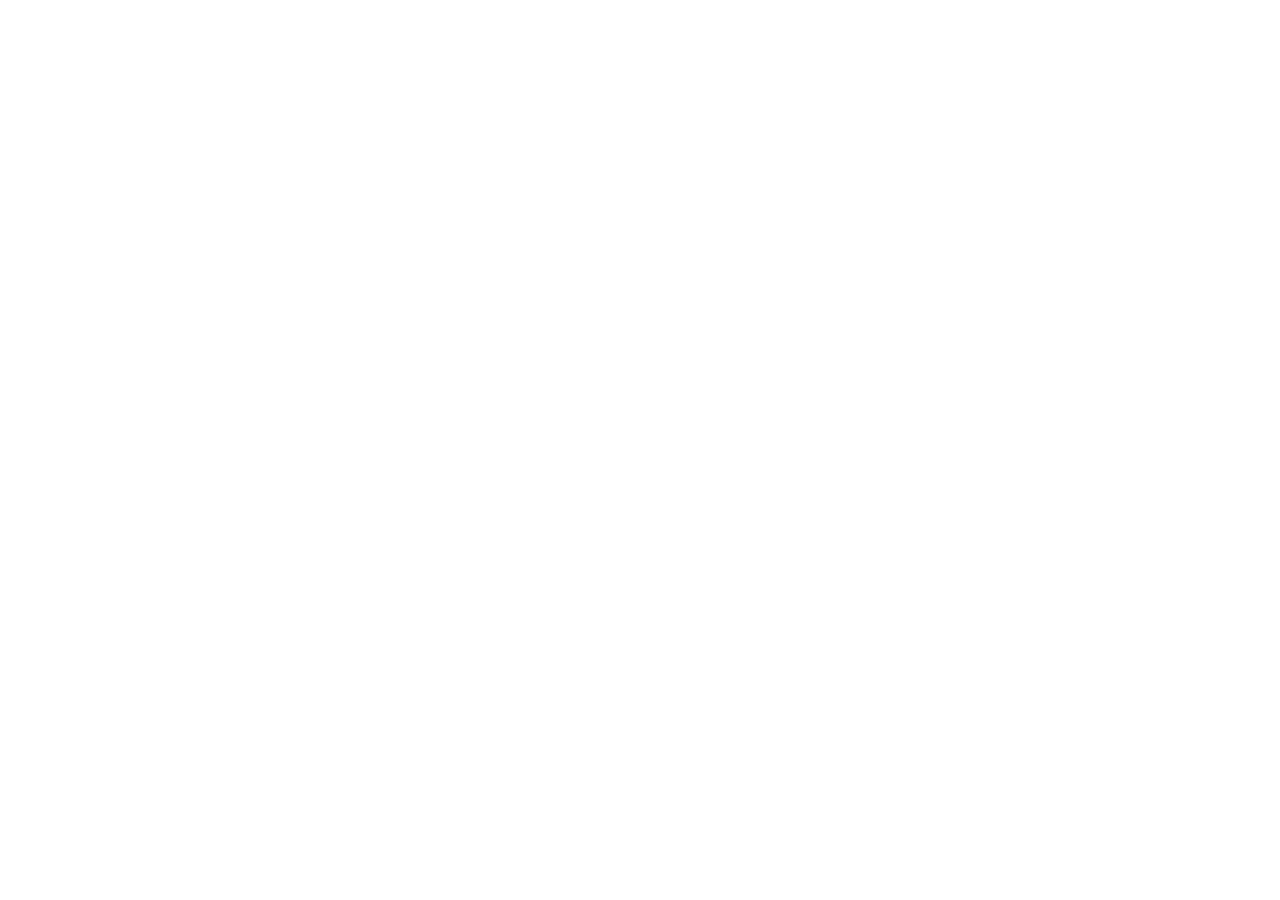
==== thesis/index.html @ 2de11981 "Add Operator's Thesis resource route" ====
<!doctype html>
<html lang="en">
<head>
  <meta charset="utf-8">
  <meta name="viewport" content="width=device-width, initial-scale=1">
  <meta name="robots" content="noindex,follow">
  <meta http-equiv="Content-Security-Policy" content="default-src 'none'; style-src 'unsafe-inline'; script-src 'unsafe-inline'; base-uri 'none'; form-action 'none'">
  <meta http-equiv="refresh" content="0; url=https://sacred-walrus-4ajd.here.now/">
  <link rel="canonical" href="https://saivaigroup.com/thesis">
  <title>The Operator’s Thesis: Resources &amp; Bonuses</title>
  <style>
    :root { color-scheme: light; font-family: Inter, ui-sans-serif, system-ui, -apple-system, BlinkMacSystemFont, "Segoe UI", sans-serif; }
    body { min-height: 100vh; margin: 0; display: grid; place-items: center; background: #f5f1e8; color: #17202a; }
    main { width: min(36rem, calc(100% - 2rem)); padding: 2rem; background: #fff; border: 1px solid #d9d0bf; border-radius: 1rem; box-shadow: 0 1rem 3rem rgba(23,32,42,.08); }
    h1 { margin: 0 0 .75rem; font-size: clamp(1.5rem, 5vw, 2.25rem); line-height: 1.15; }
    p { margin: 0; font-size: 1rem; line-height: 1.6; }
    a { color: #7a4d18; font-weight: 700; }
  </style>
  <script>window.location.replace("https://sacred-walrus-4ajd.here.now/");</script>
</head>
<body>
  <main>
    <h1>The Operator’s Thesis: Resources &amp; Bonuses</h1>
    <p>Opening the verified reader-resource library. If you are not redirected, <a href="https://sacred-walrus-4ajd.here.now/">open the resources here</a>.</p>
  </main>
</body>
</html>
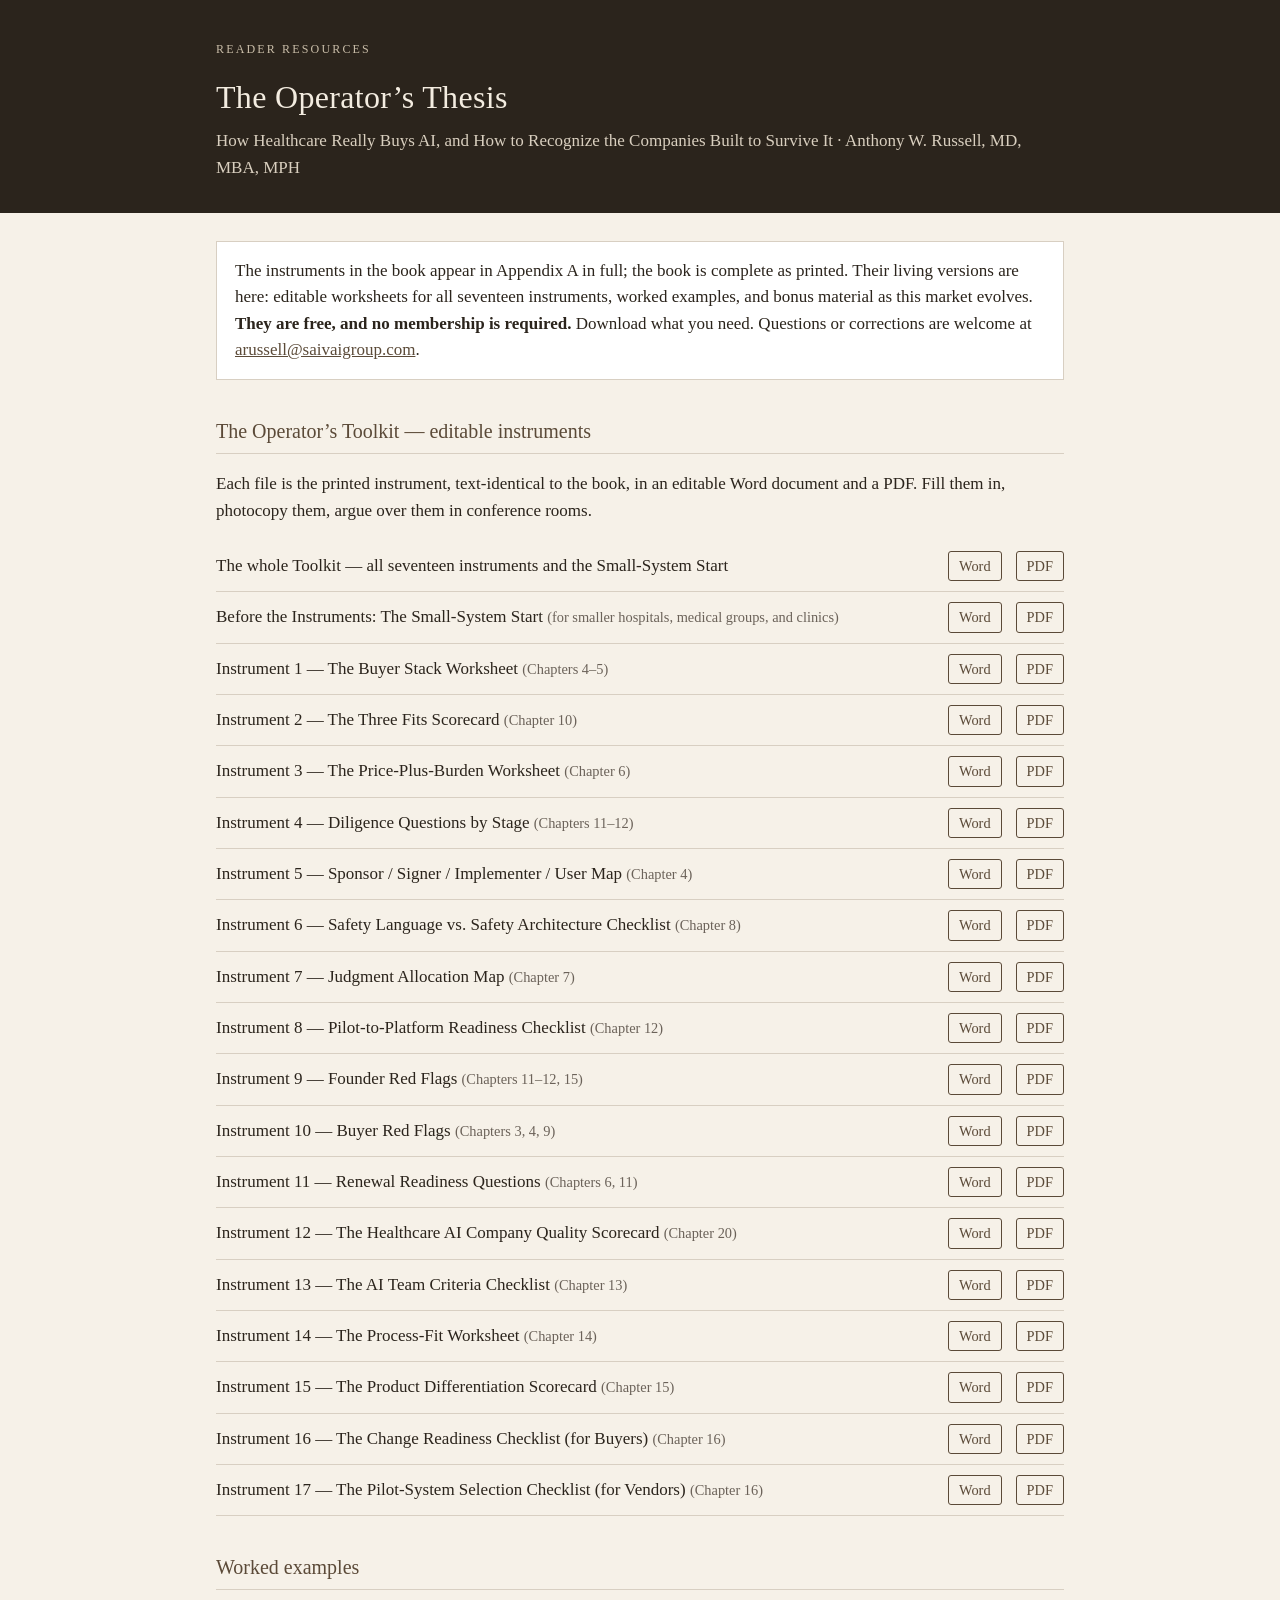
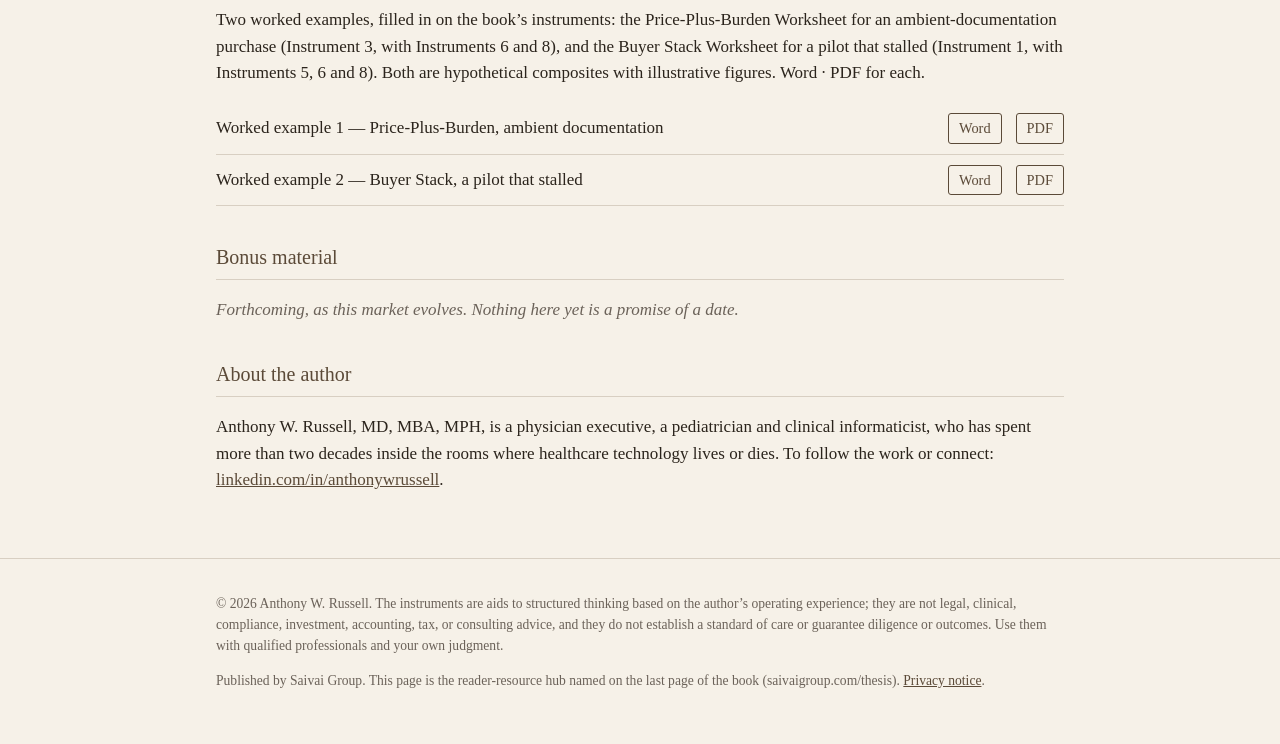
==== commit 21f92db4: "Reader hub v1 for The Operator's Thesis" ====
--- a/thesis/index.html
+++ b/thesis/index.html
@@ -1,27 +1,99 @@
 <!doctype html>
 <html lang="en">
 <head>
-  <meta charset="utf-8">
-  <meta name="viewport" content="width=device-width, initial-scale=1">
-  <meta name="robots" content="noindex,follow">
-  <meta http-equiv="Content-Security-Policy" content="default-src 'none'; style-src 'unsafe-inline'; script-src 'unsafe-inline'; base-uri 'none'; form-action 'none'">
-  <meta http-equiv="refresh" content="0; url=https://sacred-walrus-4ajd.here.now/">
-  <link rel="canonical" href="https://saivaigroup.com/thesis">
-  <title>The Operator’s Thesis: Resources &amp; Bonuses</title>
-  <style>
-    :root { color-scheme: light; font-family: Inter, ui-sans-serif, system-ui, -apple-system, BlinkMacSystemFont, "Segoe UI", sans-serif; }
-    body { min-height: 100vh; margin: 0; display: grid; place-items: center; background: #f5f1e8; color: #17202a; }
-    main { width: min(36rem, calc(100% - 2rem)); padding: 2rem; background: #fff; border: 1px solid #d9d0bf; border-radius: 1rem; box-shadow: 0 1rem 3rem rgba(23,32,42,.08); }
-    h1 { margin: 0 0 .75rem; font-size: clamp(1.5rem, 5vw, 2.25rem); line-height: 1.15; }
-    p { margin: 0; font-size: 1rem; line-height: 1.6; }
-    a { color: #7a4d18; font-weight: 700; }
-  </style>
-  <script>window.location.replace("https://sacred-walrus-4ajd.here.now/");</script>
+<meta charset="utf-8">
+<meta name="viewport" content="width=device-width, initial-scale=1">
+<title>Reader Resources — The Operator’s Thesis</title>
+<meta name="description" content="Editable versions of the seventeen instruments in The Operator’s Thesis, worked examples, and bonus material. Free; no membership required.">
+<meta name="robots" content="index,follow">
+<style>
+  :root { --ink:#2b241c; --paper:#f6f1e8; --panel:#ffffff; --accent:#5b4a38; --rule:#d8cfc2; --muted:#6b6259; }
+  * { box-sizing:border-box; }
+  body { margin:0; background:var(--paper); color:var(--ink); font:17px/1.55 Georgia, "Times New Roman", serif; }
+  header { background:var(--ink); color:#f3ece0; padding:40px 16px 32px; }
+  .wrap { max-width:880px; margin:0 auto; padding:0 16px; }
+  header h1 { font-size:2rem; margin:0 0 6px; font-weight:normal; letter-spacing:.01em; }
+  header p { margin:0; color:#d9cfbf; }
+  header .kicker { text-transform:uppercase; letter-spacing:.18em; font-size:.75rem; color:#c9bda8; margin-bottom:14px; }
+  main { padding:28px 16px 48px; }
+  h2 { font-size:1.25rem; font-weight:normal; color:var(--accent); border-bottom:1px solid var(--rule); padding-bottom:6px; margin:36px 0 14px; }
+  .promise { background:var(--panel); border:1px solid var(--rule); padding:16px 18px; margin:0 0 8px; }
+  ul.files { list-style:none; padding:0; margin:0; }
+  ul.files li { display:flex; flex-wrap:wrap; gap:6px 14px; align-items:baseline; padding:10px 0; border-bottom:1px solid var(--rule); }
+  ul.files li .name { flex:1 1 320px; }
+  ul.files li .ch { color:var(--muted); font-size:.9rem; }
+  a { color:var(--accent); }
+  a.dl { text-decoration:none; border:1px solid var(--accent); padding:3px 10px; border-radius:3px; font-size:.9rem; white-space:nowrap; }
+  a.dl:hover, a.dl:focus { background:var(--accent); color:#fff; outline:none; }
+  .forth { color:var(--muted); font-style:italic; }
+  form { background:var(--panel); border:1px solid var(--rule); padding:16px 18px; }
+  label { display:block; margin:8px 0 4px; }
+  input[type=email], input[type=text] { width:100%; max-width:420px; padding:8px; font:inherit; border:1px solid #bbb; border-radius:3px; }
+  button { margin-top:12px; padding:9px 16px; font:inherit; background:var(--accent); color:#fff; border:0; border-radius:3px; cursor:pointer; }
+  .fine { font-size:.85rem; color:var(--muted); }
+  footer { border-top:1px solid var(--rule); padding:20px 16px 40px; font-size:.85rem; color:var(--muted); }
+  .skip { position:absolute; left:-9999px; }
+  .skip:focus { position:static; }
+  @media (max-width:600px){ header h1{font-size:1.6rem;} body{font-size:16px;} }
+</style>
 </head>
 <body>
-  <main>
-    <h1>The Operator’s Thesis: Resources &amp; Bonuses</h1>
-    <p>Opening the verified reader-resource library. If you are not redirected, <a href="https://sacred-walrus-4ajd.here.now/">open the resources here</a>.</p>
-  </main>
+<a class="skip" href="#instruments">Skip to the instruments</a>
+<header>
+  <div class="wrap">
+    <div class="kicker">Reader Resources</div>
+    <h1>The Operator’s Thesis</h1>
+    <p>How Healthcare Really Buys AI, and How to Recognize the Companies Built to Survive It · Anthony W. Russell, MD, MBA, MPH</p>
+  </div>
+</header>
+<main>
+  <div class="wrap">
+    <p class="promise">The instruments in the book appear in Appendix A in full; the book is complete as printed. Their living versions are here: editable worksheets for all seventeen instruments, worked examples, and bonus material as this market evolves. <strong>They are free, and no membership is required.</strong> Download what you need. Questions or corrections are welcome at <a href="mailto:arussell@saivaigroup.com">arussell@saivaigroup.com</a>.</p>
+
+    <h2 id="instruments">The Operator’s Toolkit — editable instruments</h2>
+    <p>Each file is the printed instrument, text-identical to the book, in an editable Word document and a PDF. Fill them in, photocopy them, argue over them in conference rooms.</p>
+    <ul class="files">
+      <li><span class="name">The whole Toolkit — all seventeen instruments and the Small-System Start</span><a class="dl" href="resources/The_Operators_Toolkit_All_17_Instruments.docx">Word</a><a class="dl" href="resources/The_Operators_Toolkit_All_17_Instruments.pdf">PDF</a></li>
+      <li><span class="name">Before the Instruments: The Small-System Start <span class="ch">(for smaller hospitals, medical groups, and clinics)</span></span><a class="dl" href="resources/00_Small_System_Start.docx">Word</a><a class="dl" href="resources/00_Small_System_Start.pdf">PDF</a></li>
+      <li><span class="name">Instrument 1 — The Buyer Stack Worksheet <span class="ch">(Chapters 4–5)</span></span><a class="dl" href="resources/Instrument_01_The_Buyer_Stack_Worksheet.docx">Word</a><a class="dl" href="resources/Instrument_01_The_Buyer_Stack_Worksheet.pdf">PDF</a></li>
+      <li><span class="name">Instrument 2 — The Three Fits Scorecard <span class="ch">(Chapter 10)</span></span><a class="dl" href="resources/Instrument_02_The_Three_Fits_Scorecard.docx">Word</a><a class="dl" href="resources/Instrument_02_The_Three_Fits_Scorecard.pdf">PDF</a></li>
+      <li><span class="name">Instrument 3 — The Price-Plus-Burden Worksheet <span class="ch">(Chapter 6)</span></span><a class="dl" href="resources/Instrument_03_The_Price_Plus_Burden_Worksheet.docx">Word</a><a class="dl" href="resources/Instrument_03_The_Price_Plus_Burden_Worksheet.pdf">PDF</a></li>
+      <li><span class="name">Instrument 4 — Diligence Questions by Stage <span class="ch">(Chapters 11–12)</span></span><a class="dl" href="resources/Instrument_04_Diligence_Questions_by_Stage.docx">Word</a><a class="dl" href="resources/Instrument_04_Diligence_Questions_by_Stage.pdf">PDF</a></li>
+      <li><span class="name">Instrument 5 — Sponsor / Signer / Implementer / User Map <span class="ch">(Chapter 4)</span></span><a class="dl" href="resources/Instrument_05_Sponsor_Signer_Implementer_User_Map.docx">Word</a><a class="dl" href="resources/Instrument_05_Sponsor_Signer_Implementer_User_Map.pdf">PDF</a></li>
+      <li><span class="name">Instrument 6 — Safety Language vs. Safety Architecture Checklist <span class="ch">(Chapter 8)</span></span><a class="dl" href="resources/Instrument_06_Safety_Language_vs_Safety_Architecture_Checklist.docx">Word</a><a class="dl" href="resources/Instrument_06_Safety_Language_vs_Safety_Architecture_Checklist.pdf">PDF</a></li>
+      <li><span class="name">Instrument 7 — Judgment Allocation Map <span class="ch">(Chapter 7)</span></span><a class="dl" href="resources/Instrument_07_Judgment_Allocation_Map.docx">Word</a><a class="dl" href="resources/Instrument_07_Judgment_Allocation_Map.pdf">PDF</a></li>
+      <li><span class="name">Instrument 8 — Pilot-to-Platform Readiness Checklist <span class="ch">(Chapter 12)</span></span><a class="dl" href="resources/Instrument_08_Pilot_to_Platform_Readiness_Checklist.docx">Word</a><a class="dl" href="resources/Instrument_08_Pilot_to_Platform_Readiness_Checklist.pdf">PDF</a></li>
+      <li><span class="name">Instrument 9 — Founder Red Flags <span class="ch">(Chapters 11–12, 15)</span></span><a class="dl" href="resources/Instrument_09_Founder_Red_Flags.docx">Word</a><a class="dl" href="resources/Instrument_09_Founder_Red_Flags.pdf">PDF</a></li>
+      <li><span class="name">Instrument 10 — Buyer Red Flags <span class="ch">(Chapters 3, 4, 9)</span></span><a class="dl" href="resources/Instrument_10_Buyer_Red_Flags.docx">Word</a><a class="dl" href="resources/Instrument_10_Buyer_Red_Flags.pdf">PDF</a></li>
+      <li><span class="name">Instrument 11 — Renewal Readiness Questions <span class="ch">(Chapters 6, 11)</span></span><a class="dl" href="resources/Instrument_11_Renewal_Readiness_Questions.docx">Word</a><a class="dl" href="resources/Instrument_11_Renewal_Readiness_Questions.pdf">PDF</a></li>
+      <li><span class="name">Instrument 12 — The Healthcare AI Company Quality Scorecard <span class="ch">(Chapter 20)</span></span><a class="dl" href="resources/Instrument_12_The_Healthcare_AI_Company_Quality_Scorecard.docx">Word</a><a class="dl" href="resources/Instrument_12_The_Healthcare_AI_Company_Quality_Scorecard.pdf">PDF</a></li>
+      <li><span class="name">Instrument 13 — The AI Team Criteria Checklist <span class="ch">(Chapter 13)</span></span><a class="dl" href="resources/Instrument_13_The_AI_Team_Criteria_Checklist.docx">Word</a><a class="dl" href="resources/Instrument_13_The_AI_Team_Criteria_Checklist.pdf">PDF</a></li>
+      <li><span class="name">Instrument 14 — The Process-Fit Worksheet <span class="ch">(Chapter 14)</span></span><a class="dl" href="resources/Instrument_14_The_Process_Fit_Worksheet.docx">Word</a><a class="dl" href="resources/Instrument_14_The_Process_Fit_Worksheet.pdf">PDF</a></li>
+      <li><span class="name">Instrument 15 — The Product Differentiation Scorecard <span class="ch">(Chapter 15)</span></span><a class="dl" href="resources/Instrument_15_The_Product_Differentiation_Scorecard.docx">Word</a><a class="dl" href="resources/Instrument_15_The_Product_Differentiation_Scorecard.pdf">PDF</a></li>
+      <li><span class="name">Instrument 16 — The Change Readiness Checklist (for Buyers) <span class="ch">(Chapter 16)</span></span><a class="dl" href="resources/Instrument_16_The_Change_Readiness_Checklist_for_Buyers.docx">Word</a><a class="dl" href="resources/Instrument_16_The_Change_Readiness_Checklist_for_Buyers.pdf">PDF</a></li>
+      <li><span class="name">Instrument 17 — The Pilot-System Selection Checklist (for Vendors) <span class="ch">(Chapter 16)</span></span><a class="dl" href="resources/Instrument_17_The_Pilot_System_Selection_Checklist_for_Vendors.docx">Word</a><a class="dl" href="resources/Instrument_17_The_Pilot_System_Selection_Checklist_for_Vendors.pdf">PDF</a></li>
+    </ul>
+
+    <h2 id="examples">Worked examples</h2>
+    <p>Two worked examples, filled in on the book’s instruments: the Price-Plus-Burden Worksheet for an ambient-documentation purchase (Instrument 3, with Instruments 6 and 8), and the Buyer Stack Worksheet for a pilot that stalled (Instrument 1, with Instruments 5, 6 and 8). Both are hypothetical composites with illustrative figures. Word · PDF for each.</p>
+    <ul class="files">
+      <li><span class="name">Worked example 1 — Price-Plus-Burden, ambient documentation</span> <a class="dl" href="resources/worked-examples/Worked_Example_1_Price_Plus_Burden_Ambient_Documentation.docx">Word</a> <a class="dl" href="resources/worked-examples/Worked_Example_1_Price_Plus_Burden_Ambient_Documentation.pdf">PDF</a></li>
+      <li><span class="name">Worked example 2 — Buyer Stack, a pilot that stalled</span> <a class="dl" href="resources/worked-examples/Worked_Example_2_Buyer_Stack_Stalled_Pilot.docx">Word</a> <a class="dl" href="resources/worked-examples/Worked_Example_2_Buyer_Stack_Stalled_Pilot.pdf">PDF</a></li>
+    </ul>
+
+    <h2 id="bonus">Bonus material</h2>
+    <p class="forth">Forthcoming, as this market evolves. Nothing here yet is a promise of a date.</p>
+
+
+    <h2 id="author">About the author</h2>
+    <p>Anthony W. Russell, MD, MBA, MPH, is a physician executive, a pediatrician and clinical informaticist, who has spent more than two decades inside the rooms where healthcare technology lives or dies. To follow the work or connect: <a href="http://linkedin.com/in/anthonywrussell">linkedin.com/in/anthonywrussell</a>.</p>
+  </div>
+</main>
+<footer>
+  <div class="wrap">
+    <p>© 2026 Anthony W. Russell. The instruments are aids to structured thinking based on the author’s operating experience; they are not legal, clinical, compliance, investment, accounting, tax, or consulting advice, and they do not establish a standard of care or guarantee diligence or outcomes. Use them with qualified professionals and your own judgment.</p>
+    <p>Published by Saivai Group. This page is the reader-resource hub named on the last page of the book (saivaigroup.com/thesis). <a href="privacy.html">Privacy notice</a>.</p>
+  </div>
+</footer>
 </body>
 </html>
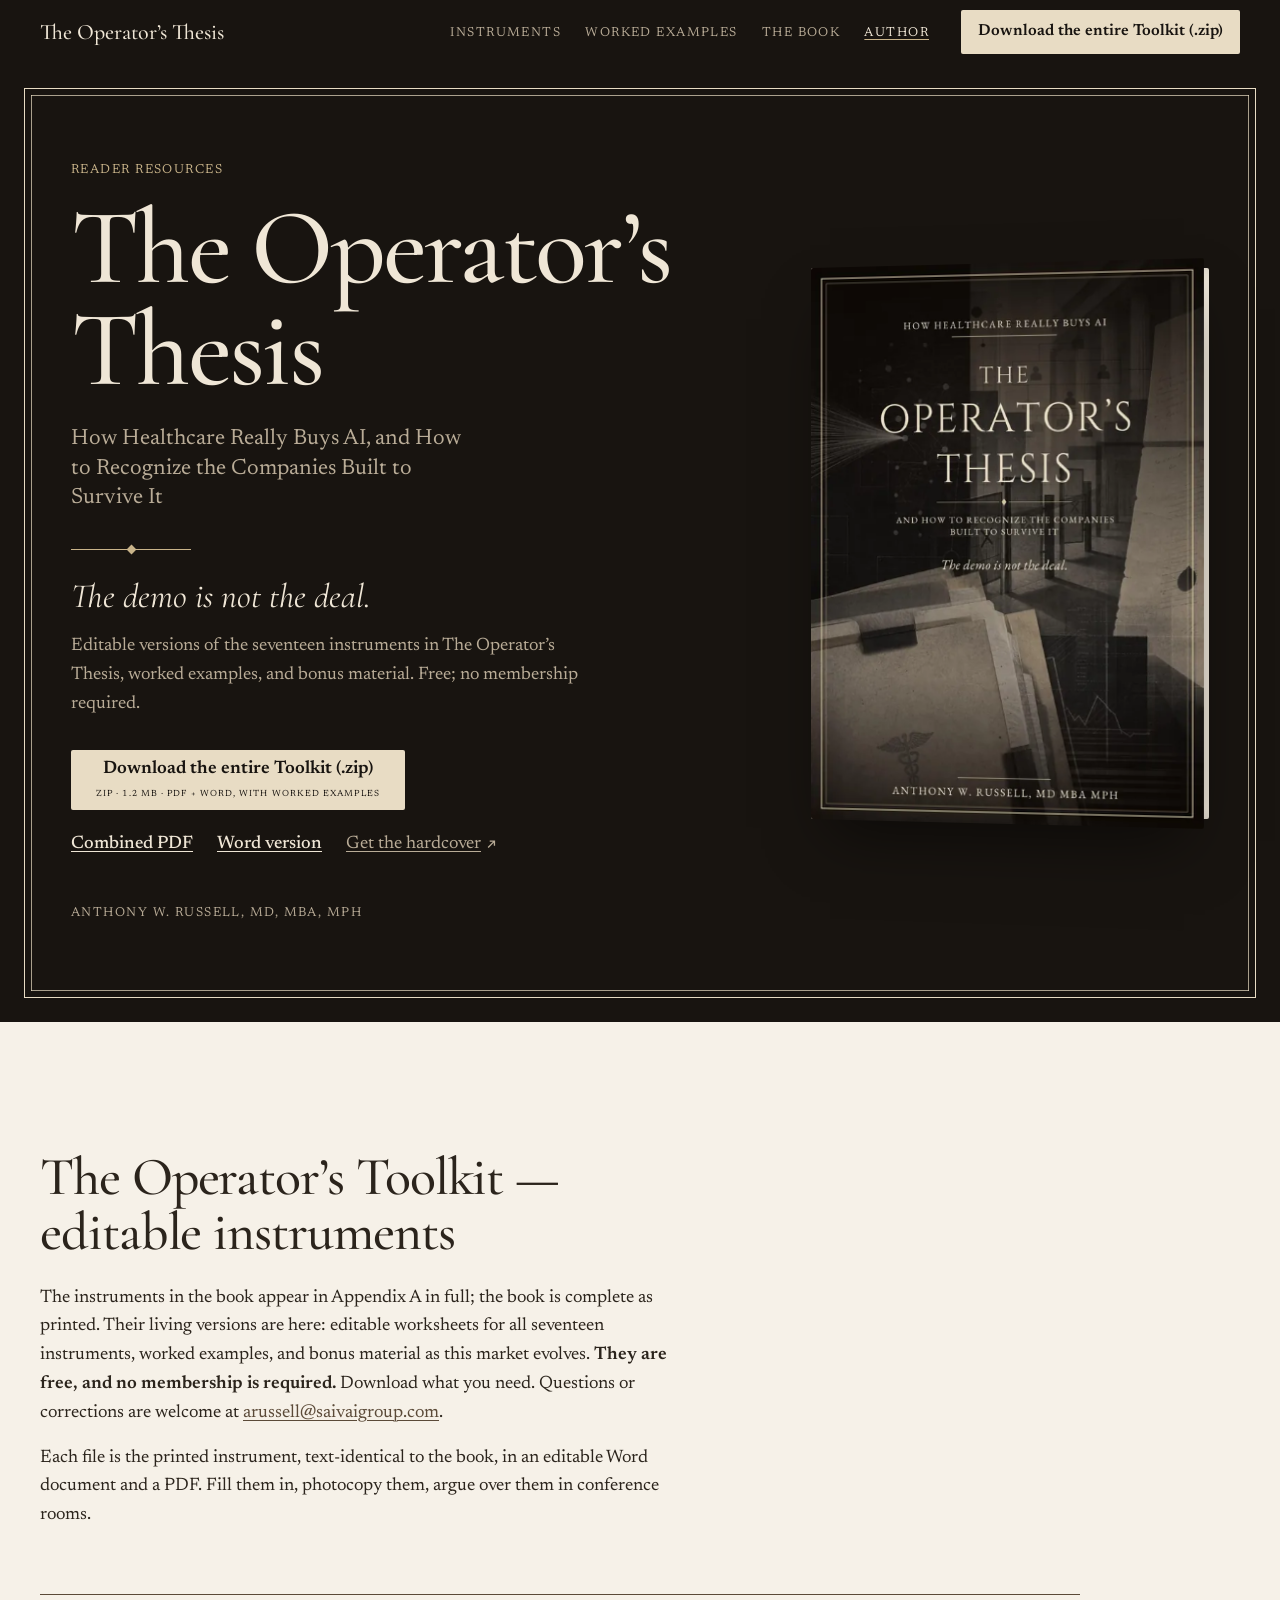
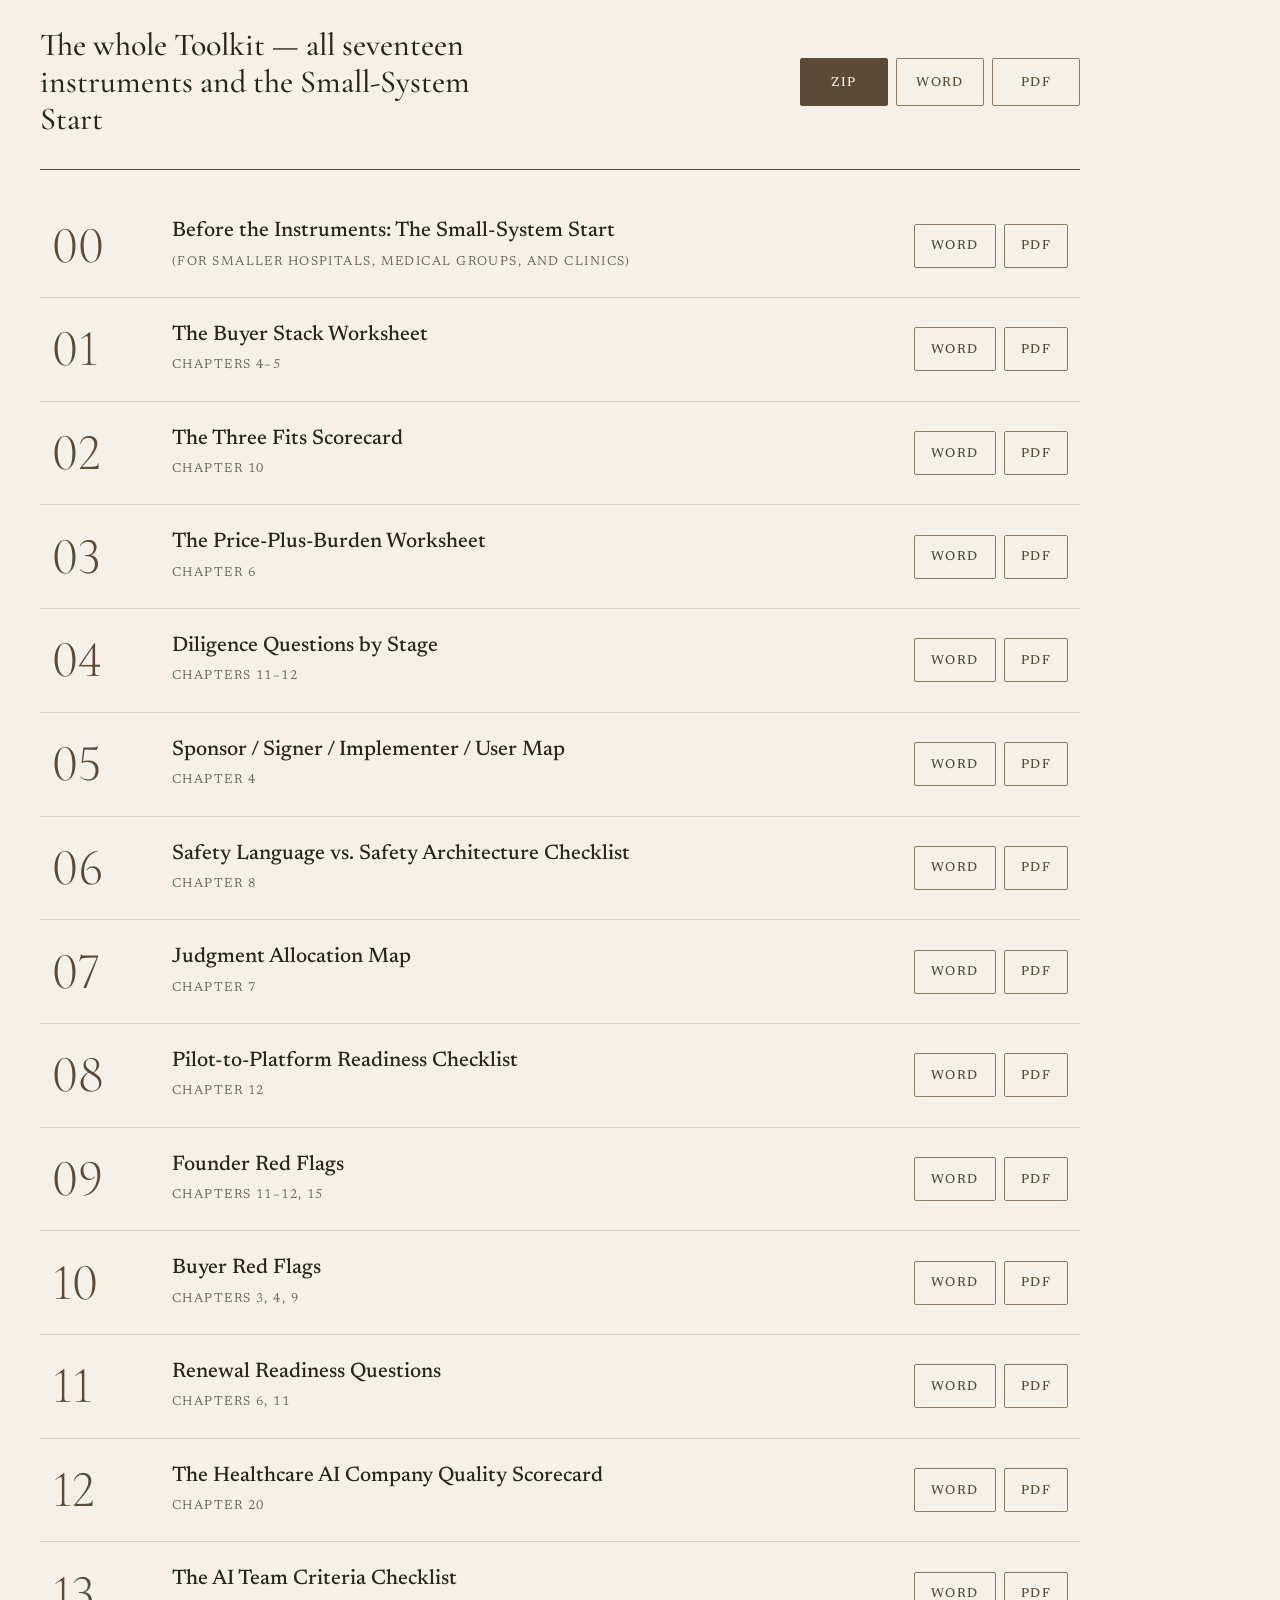
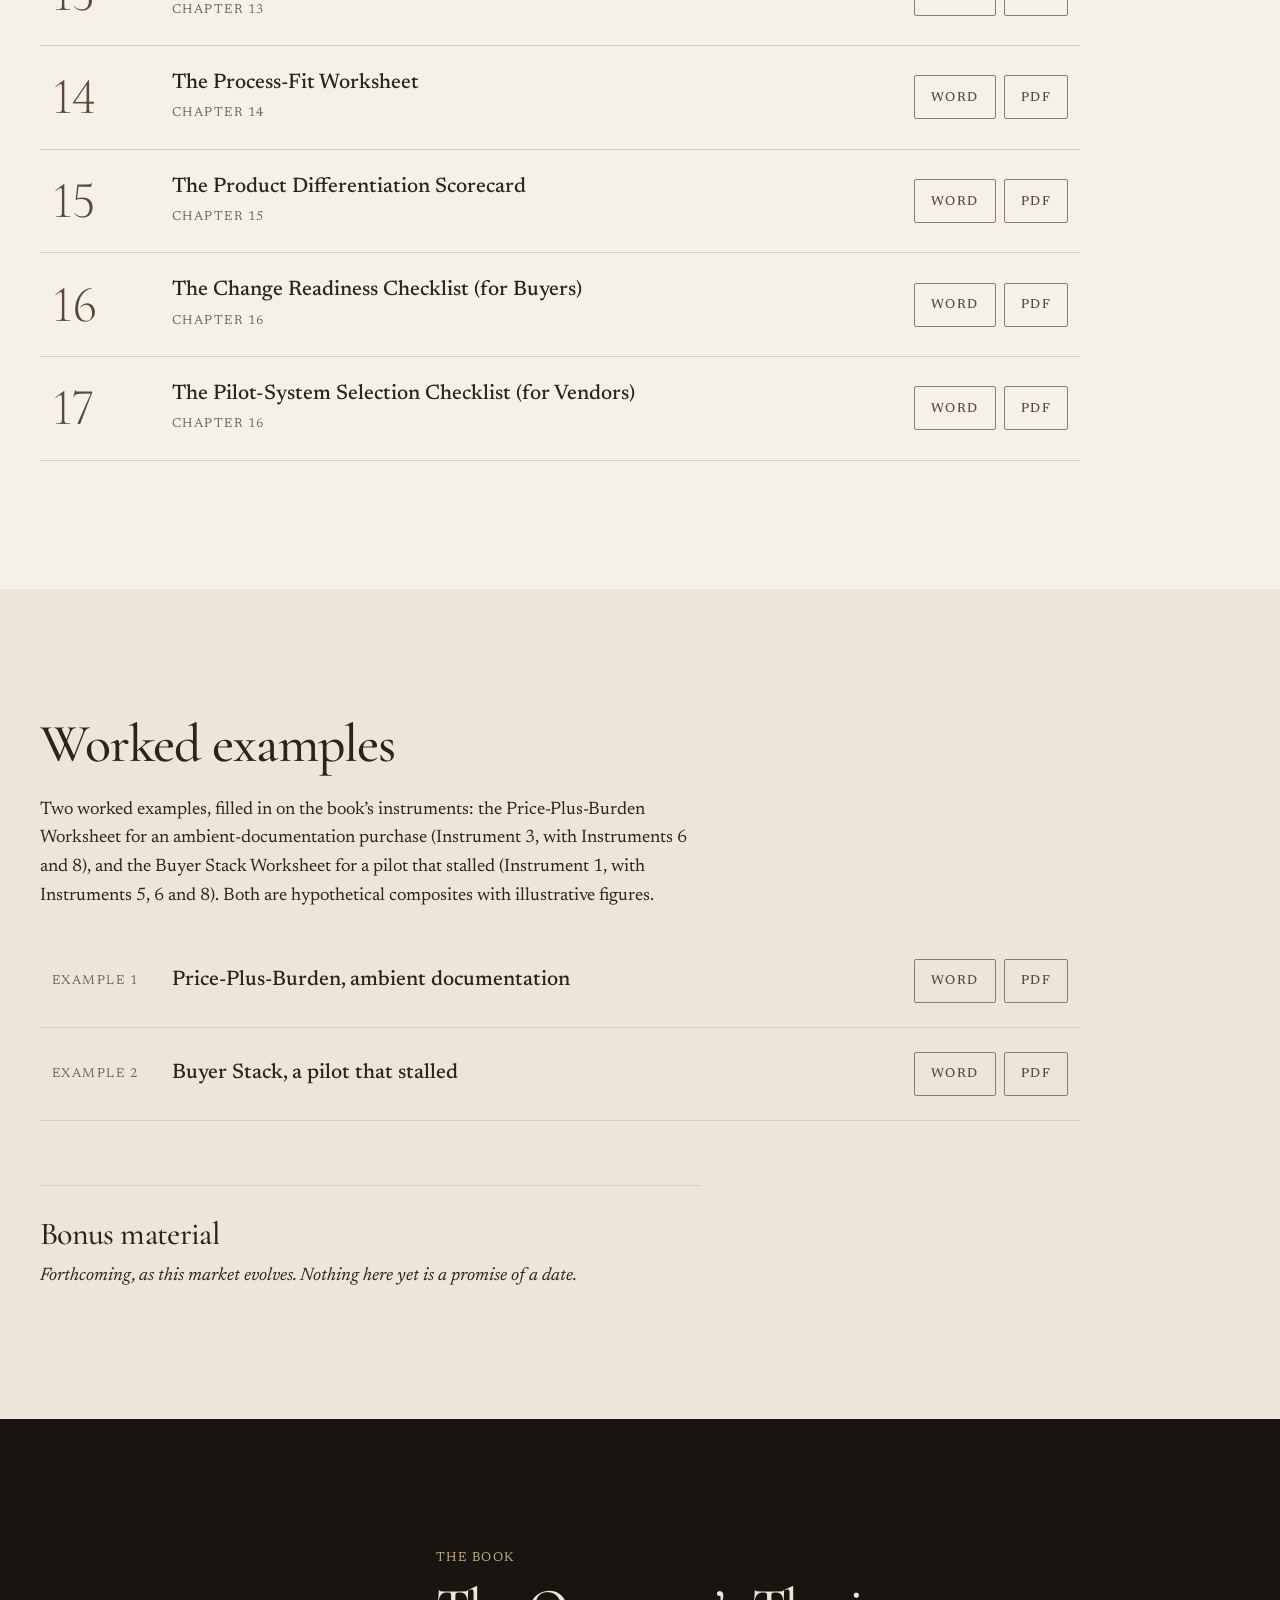
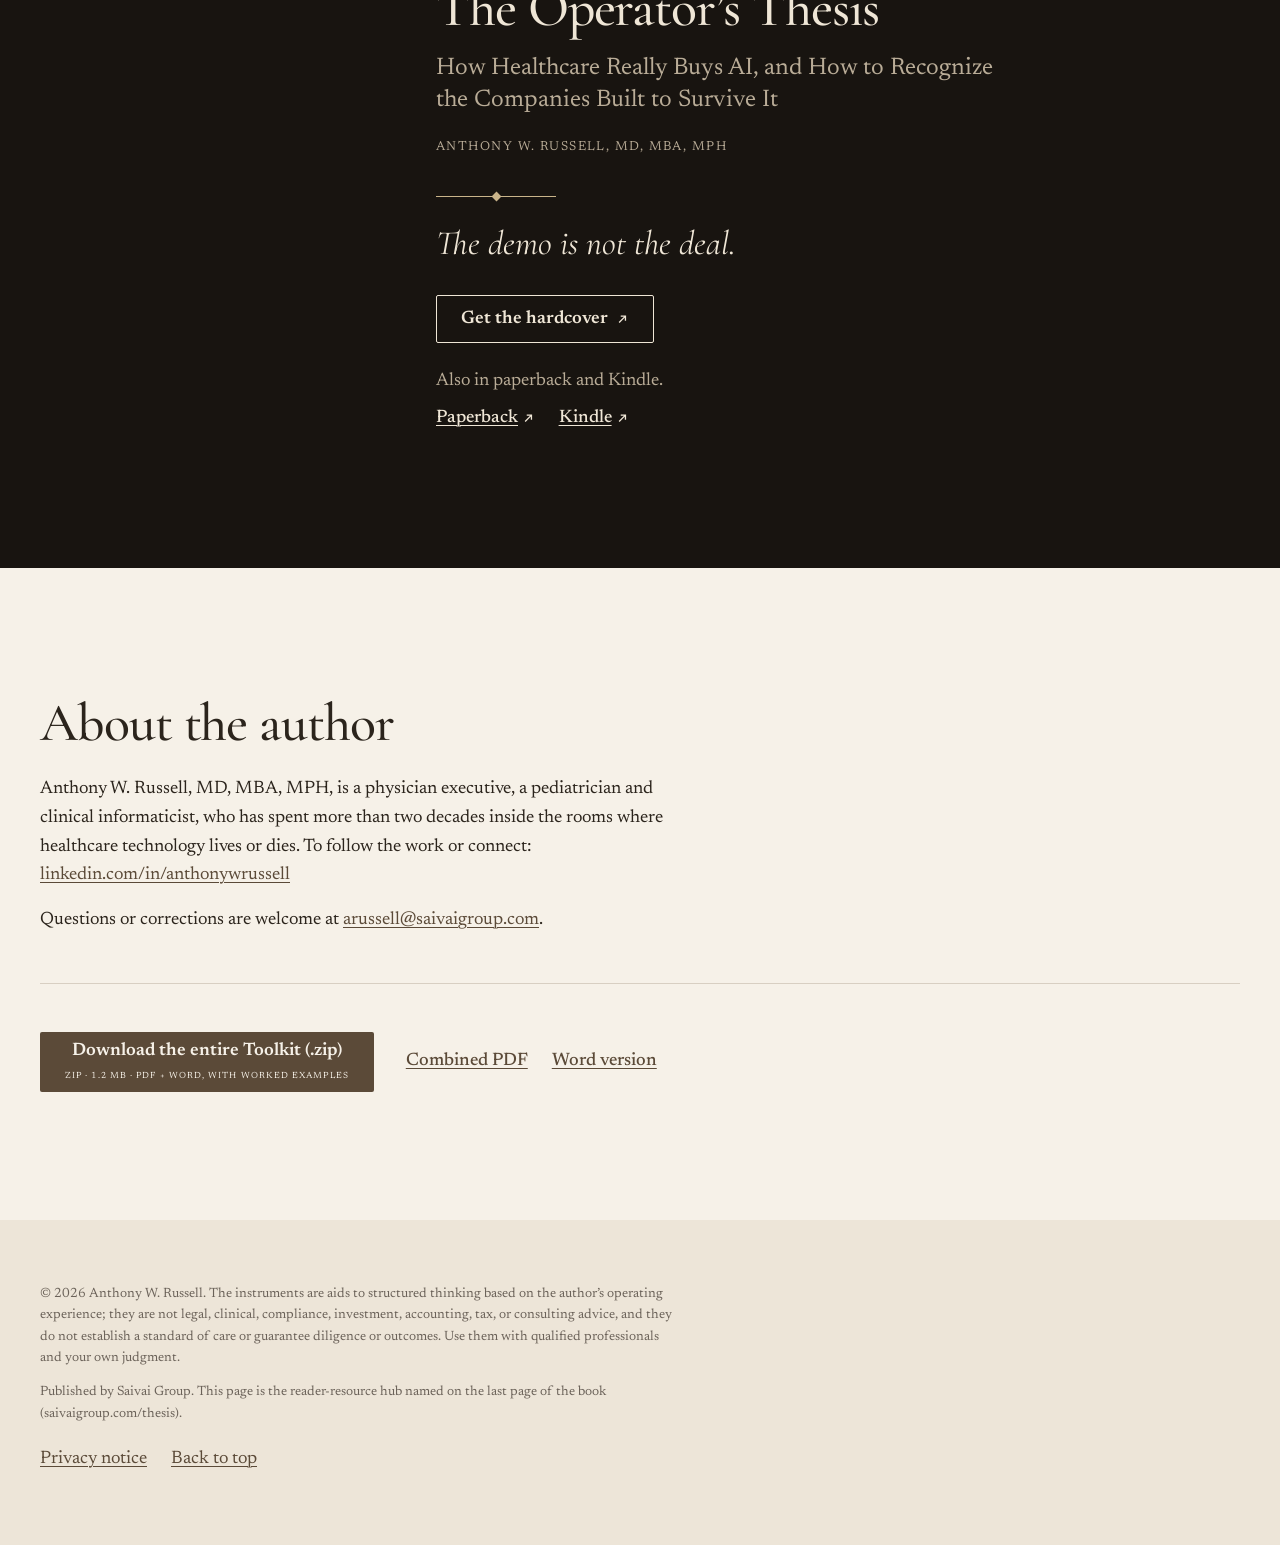
==== commit 8bbff916: "Refresh the thesis reader-resources page Replace the thesis page with the updated design and self-ho" ====
--- a/thesis/index.html
+++ b/thesis/index.html
@@ -3,97 +3,436 @@
 <head>
 <meta charset="utf-8">
 <meta name="viewport" content="width=device-width, initial-scale=1">
+<script>document.documentElement.className += ' js';</script>
 <title>Reader Resources — The Operator’s Thesis</title>
 <meta name="description" content="Editable versions of the seventeen instruments in The Operator’s Thesis, worked examples, and bonus material. Free; no membership required.">
+<link rel="canonical" href="https://saivaigroup.com/thesis/">
 <meta name="robots" content="index,follow">
-<style>
-  :root { --ink:#2b241c; --paper:#f6f1e8; --panel:#ffffff; --accent:#5b4a38; --rule:#d8cfc2; --muted:#6b6259; }
-  * { box-sizing:border-box; }
-  body { margin:0; background:var(--paper); color:var(--ink); font:17px/1.55 Georgia, "Times New Roman", serif; }
-  header { background:var(--ink); color:#f3ece0; padding:40px 16px 32px; }
-  .wrap { max-width:880px; margin:0 auto; padding:0 16px; }
-  header h1 { font-size:2rem; margin:0 0 6px; font-weight:normal; letter-spacing:.01em; }
-  header p { margin:0; color:#d9cfbf; }
-  header .kicker { text-transform:uppercase; letter-spacing:.18em; font-size:.75rem; color:#c9bda8; margin-bottom:14px; }
-  main { padding:28px 16px 48px; }
-  h2 { font-size:1.25rem; font-weight:normal; color:var(--accent); border-bottom:1px solid var(--rule); padding-bottom:6px; margin:36px 0 14px; }
-  .promise { background:var(--panel); border:1px solid var(--rule); padding:16px 18px; margin:0 0 8px; }
-  ul.files { list-style:none; padding:0; margin:0; }
-  ul.files li { display:flex; flex-wrap:wrap; gap:6px 14px; align-items:baseline; padding:10px 0; border-bottom:1px solid var(--rule); }
-  ul.files li .name { flex:1 1 320px; }
-  ul.files li .ch { color:var(--muted); font-size:.9rem; }
-  a { color:var(--accent); }
-  a.dl { text-decoration:none; border:1px solid var(--accent); padding:3px 10px; border-radius:3px; font-size:.9rem; white-space:nowrap; }
-  a.dl:hover, a.dl:focus { background:var(--accent); color:#fff; outline:none; }
-  .forth { color:var(--muted); font-style:italic; }
-  form { background:var(--panel); border:1px solid var(--rule); padding:16px 18px; }
-  label { display:block; margin:8px 0 4px; }
-  input[type=email], input[type=text] { width:100%; max-width:420px; padding:8px; font:inherit; border:1px solid #bbb; border-radius:3px; }
-  button { margin-top:12px; padding:9px 16px; font:inherit; background:var(--accent); color:#fff; border:0; border-radius:3px; cursor:pointer; }
-  .fine { font-size:.85rem; color:var(--muted); }
-  footer { border-top:1px solid var(--rule); padding:20px 16px 40px; font-size:.85rem; color:var(--muted); }
-  .skip { position:absolute; left:-9999px; }
-  .skip:focus { position:static; }
-  @media (max-width:600px){ header h1{font-size:1.6rem;} body{font-size:16px;} }
-</style>
+<meta name="theme-color" content="#181410">
+<link rel="preload" href="assets/fonts/cormorant-garamond-var.woff" as="font" type="font/woff" crossorigin>
+<link rel="preload" href="assets/fonts/newsreader-var.woff" as="font" type="font/woff" crossorigin>
+<link rel="stylesheet" href="assets/css/site.css">
+<link rel="icon" href="assets/favicon.svg" type="image/svg+xml">
+<link rel="icon" href="assets/favicon-32.png" type="image/png" sizes="32x32">
+<link rel="apple-touch-icon" href="assets/apple-touch-icon.png">
+<meta property="og:type" content="book">
+<meta property="og:title" content="Reader Resources — The Operator’s Thesis">
+<meta property="og:description" content="Editable versions of the seventeen instruments in The Operator’s Thesis, worked examples, and bonus material. Free; no membership required.">
+<meta property="og:url" content="https://saivaigroup.com/thesis/">
+<meta property="og:image" content="https://saivaigroup.com/thesis/assets/og-image.jpg">
+<meta property="og:image:width" content="1200">
+<meta property="og:image:height" content="630">
+<meta property="og:image:alt" content="Cover of The Operator’s Thesis by Anthony W. Russell, MD MBA MPH">
+<meta name="twitter:card" content="summary_large_image">
+<meta name="twitter:title" content="Reader Resources — The Operator’s Thesis">
+<meta name="twitter:description" content="Editable versions of the seventeen instruments in The Operator’s Thesis, worked examples, and bonus material. Free; no membership required.">
+<meta name="twitter:image" content="https://saivaigroup.com/thesis/assets/og-image.jpg">
+<script type="application/ld+json">
+{
+  "@context": "https://schema.org",
+  "@type": "Book",
+  "name": "The Operator’s Thesis",
+  "alternativeHeadline": "How Healthcare Really Buys AI, and How to Recognize the Companies Built to Survive It",
+  "author": {
+    "@type": "Person",
+    "name": "Anthony W. Russell",
+    "honorificSuffix": "MD, MBA, MPH"
+  },
+  "publisher": {
+    "@type": "Organization",
+    "name": "Saivai Group"
+  },
+  "workExample": [
+    { "@type": "Book", "name": "Hardcover", "bookFormat": "https://schema.org/Hardcover", "url": "https://www.amazon.com/dp/B0HSH8BMZ3" },
+    { "@type": "Book", "name": "Paperback", "bookFormat": "https://schema.org/Paperback", "url": "https://www.amazon.com/dp/B0HRJBNB83" },
+    { "@type": "Book", "name": "Kindle", "bookFormat": "https://schema.org/EBook", "url": "https://www.amazon.com/dp/B0HPJN9F8J" }
+  ]
+}
+</script>
 </head>
-<body>
+<body id="top">
 <a class="skip" href="#instruments">Skip to the instruments</a>
-<header>
-  <div class="wrap">
-    <div class="kicker">Reader Resources</div>
-    <h1>The Operator’s Thesis</h1>
-    <p>How Healthcare Really Buys AI, and How to Recognize the Companies Built to Survive It · Anthony W. Russell, MD, MBA, MPH</p>
+
+<header class="bar">
+  <div class="bar-inner">
+    <a class="wordmark" href="#top">The Operator’s Thesis</a>
+    <nav class="bar-nav" aria-label="Sections">
+      <ul role="list">
+        <li><a href="#instruments">Instruments</a></li>
+        <li><a href="#examples">Worked examples</a></li>
+        <li><a href="#book">The book</a></li>
+        <li><a href="#author">Author</a></li>
+      </ul>
+    </nav>
+    <a class="btn btn-cream btn-bar" href="resources/operators-thesis-toolkit.zip" download aria-label="Download the entire Toolkit (.zip)"><span><span class="bar-long">Download the entire </span>Toolkit<span class="bar-ext"> (.zip)</span></span></a>
   </div>
 </header>
-<main>
-  <div class="wrap">
-    <p class="promise">The instruments in the book appear in Appendix A in full; the book is complete as printed. Their living versions are here: editable worksheets for all seventeen instruments, worked examples, and bonus material as this market evolves. <strong>They are free, and no membership is required.</strong> Download what you need. Questions or corrections are welcome at <a href="mailto:arussell@saivaigroup.com">arussell@saivaigroup.com</a>.</p>
-
-    <h2 id="instruments">The Operator’s Toolkit — editable instruments</h2>
-    <p>Each file is the printed instrument, text-identical to the book, in an editable Word document and a PDF. Fill them in, photocopy them, argue over them in conference rooms.</p>
-    <ul class="files">
-      <li><span class="name">The whole Toolkit — all seventeen instruments and the Small-System Start</span><a class="dl" href="resources/The_Operators_Toolkit_All_17_Instruments.docx">Word</a><a class="dl" href="resources/The_Operators_Toolkit_All_17_Instruments.pdf">PDF</a></li>
-      <li><span class="name">Before the Instruments: The Small-System Start <span class="ch">(for smaller hospitals, medical groups, and clinics)</span></span><a class="dl" href="resources/00_Small_System_Start.docx">Word</a><a class="dl" href="resources/00_Small_System_Start.pdf">PDF</a></li>
-      <li><span class="name">Instrument 1 — The Buyer Stack Worksheet <span class="ch">(Chapters 4–5)</span></span><a class="dl" href="resources/Instrument_01_The_Buyer_Stack_Worksheet.docx">Word</a><a class="dl" href="resources/Instrument_01_The_Buyer_Stack_Worksheet.pdf">PDF</a></li>
-      <li><span class="name">Instrument 2 — The Three Fits Scorecard <span class="ch">(Chapter 10)</span></span><a class="dl" href="resources/Instrument_02_The_Three_Fits_Scorecard.docx">Word</a><a class="dl" href="resources/Instrument_02_The_Three_Fits_Scorecard.pdf">PDF</a></li>
-      <li><span class="name">Instrument 3 — The Price-Plus-Burden Worksheet <span class="ch">(Chapter 6)</span></span><a class="dl" href="resources/Instrument_03_The_Price_Plus_Burden_Worksheet.docx">Word</a><a class="dl" href="resources/Instrument_03_The_Price_Plus_Burden_Worksheet.pdf">PDF</a></li>
-      <li><span class="name">Instrument 4 — Diligence Questions by Stage <span class="ch">(Chapters 11–12)</span></span><a class="dl" href="resources/Instrument_04_Diligence_Questions_by_Stage.docx">Word</a><a class="dl" href="resources/Instrument_04_Diligence_Questions_by_Stage.pdf">PDF</a></li>
-      <li><span class="name">Instrument 5 — Sponsor / Signer / Implementer / User Map <span class="ch">(Chapter 4)</span></span><a class="dl" href="resources/Instrument_05_Sponsor_Signer_Implementer_User_Map.docx">Word</a><a class="dl" href="resources/Instrument_05_Sponsor_Signer_Implementer_User_Map.pdf">PDF</a></li>
-      <li><span class="name">Instrument 6 — Safety Language vs. Safety Architecture Checklist <span class="ch">(Chapter 8)</span></span><a class="dl" href="resources/Instrument_06_Safety_Language_vs_Safety_Architecture_Checklist.docx">Word</a><a class="dl" href="resources/Instrument_06_Safety_Language_vs_Safety_Architecture_Checklist.pdf">PDF</a></li>
-      <li><span class="name">Instrument 7 — Judgment Allocation Map <span class="ch">(Chapter 7)</span></span><a class="dl" href="resources/Instrument_07_Judgment_Allocation_Map.docx">Word</a><a class="dl" href="resources/Instrument_07_Judgment_Allocation_Map.pdf">PDF</a></li>
-      <li><span class="name">Instrument 8 — Pilot-to-Platform Readiness Checklist <span class="ch">(Chapter 12)</span></span><a class="dl" href="resources/Instrument_08_Pilot_to_Platform_Readiness_Checklist.docx">Word</a><a class="dl" href="resources/Instrument_08_Pilot_to_Platform_Readiness_Checklist.pdf">PDF</a></li>
-      <li><span class="name">Instrument 9 — Founder Red Flags <span class="ch">(Chapters 11–12, 15)</span></span><a class="dl" href="resources/Instrument_09_Founder_Red_Flags.docx">Word</a><a class="dl" href="resources/Instrument_09_Founder_Red_Flags.pdf">PDF</a></li>
-      <li><span class="name">Instrument 10 — Buyer Red Flags <span class="ch">(Chapters 3, 4, 9)</span></span><a class="dl" href="resources/Instrument_10_Buyer_Red_Flags.docx">Word</a><a class="dl" href="resources/Instrument_10_Buyer_Red_Flags.pdf">PDF</a></li>
-      <li><span class="name">Instrument 11 — Renewal Readiness Questions <span class="ch">(Chapters 6, 11)</span></span><a class="dl" href="resources/Instrument_11_Renewal_Readiness_Questions.docx">Word</a><a class="dl" href="resources/Instrument_11_Renewal_Readiness_Questions.pdf">PDF</a></li>
-      <li><span class="name">Instrument 12 — The Healthcare AI Company Quality Scorecard <span class="ch">(Chapter 20)</span></span><a class="dl" href="resources/Instrument_12_The_Healthcare_AI_Company_Quality_Scorecard.docx">Word</a><a class="dl" href="resources/Instrument_12_The_Healthcare_AI_Company_Quality_Scorecard.pdf">PDF</a></li>
-      <li><span class="name">Instrument 13 — The AI Team Criteria Checklist <span class="ch">(Chapter 13)</span></span><a class="dl" href="resources/Instrument_13_The_AI_Team_Criteria_Checklist.docx">Word</a><a class="dl" href="resources/Instrument_13_The_AI_Team_Criteria_Checklist.pdf">PDF</a></li>
-      <li><span class="name">Instrument 14 — The Process-Fit Worksheet <span class="ch">(Chapter 14)</span></span><a class="dl" href="resources/Instrument_14_The_Process_Fit_Worksheet.docx">Word</a><a class="dl" href="resources/Instrument_14_The_Process_Fit_Worksheet.pdf">PDF</a></li>
-      <li><span class="name">Instrument 15 — The Product Differentiation Scorecard <span class="ch">(Chapter 15)</span></span><a class="dl" href="resources/Instrument_15_The_Product_Differentiation_Scorecard.docx">Word</a><a class="dl" href="resources/Instrument_15_The_Product_Differentiation_Scorecard.pdf">PDF</a></li>
-      <li><span class="name">Instrument 16 — The Change Readiness Checklist (for Buyers) <span class="ch">(Chapter 16)</span></span><a class="dl" href="resources/Instrument_16_The_Change_Readiness_Checklist_for_Buyers.docx">Word</a><a class="dl" href="resources/Instrument_16_The_Change_Readiness_Checklist_for_Buyers.pdf">PDF</a></li>
-      <li><span class="name">Instrument 17 — The Pilot-System Selection Checklist (for Vendors) <span class="ch">(Chapter 16)</span></span><a class="dl" href="resources/Instrument_17_The_Pilot_System_Selection_Checklist_for_Vendors.docx">Word</a><a class="dl" href="resources/Instrument_17_The_Pilot_System_Selection_Checklist_for_Vendors.pdf">PDF</a></li>
-    </ul>
-
-    <h2 id="examples">Worked examples</h2>
-    <p>Two worked examples, filled in on the book’s instruments: the Price-Plus-Burden Worksheet for an ambient-documentation purchase (Instrument 3, with Instruments 6 and 8), and the Buyer Stack Worksheet for a pilot that stalled (Instrument 1, with Instruments 5, 6 and 8). Both are hypothetical composites with illustrative figures. Word · PDF for each.</p>
-    <ul class="files">
-      <li><span class="name">Worked example 1 — Price-Plus-Burden, ambient documentation</span> <a class="dl" href="resources/worked-examples/Worked_Example_1_Price_Plus_Burden_Ambient_Documentation.docx">Word</a> <a class="dl" href="resources/worked-examples/Worked_Example_1_Price_Plus_Burden_Ambient_Documentation.pdf">PDF</a></li>
-      <li><span class="name">Worked example 2 — Buyer Stack, a pilot that stalled</span> <a class="dl" href="resources/worked-examples/Worked_Example_2_Buyer_Stack_Stalled_Pilot.docx">Word</a> <a class="dl" href="resources/worked-examples/Worked_Example_2_Buyer_Stack_Stalled_Pilot.pdf">PDF</a></li>
-    </ul>
-
-    <h2 id="bonus">Bonus material</h2>
-    <p class="forth">Forthcoming, as this market evolves. Nothing here yet is a promise of a date.</p>
-
-
-    <h2 id="author">About the author</h2>
-    <p>Anthony W. Russell, MD, MBA, MPH, is a physician executive, a pediatrician and clinical informaticist, who has spent more than two decades inside the rooms where healthcare technology lives or dies. To follow the work or connect: <a href="http://linkedin.com/in/anthonywrussell">linkedin.com/in/anthonywrussell</a>.</p>
-  </div>
+
+<main id="main">
+
+  <section class="hero" aria-labelledby="hero-title">
+    <div class="frame" aria-hidden="true">
+      <span class="fl fl-o fl-h fl-t"></span>
+      <span class="fl fl-o fl-h fl-b"></span>
+      <span class="fl fl-o fl-v fl-l"></span>
+      <span class="fl fl-o fl-v fl-r"></span>
+      <span class="fl fl-i fl-h fl-t"></span>
+      <span class="fl fl-i fl-h fl-b"></span>
+      <span class="fl fl-i fl-v fl-l"></span>
+      <span class="fl fl-i fl-v fl-r"></span>
+    </div>
+    <div class="hero-inner">
+      <div class="hero-text">
+        <p class="kicker sc rise" style="--i:0">Reader resources</p>
+        <h1 id="hero-title" class="rise" style="--i:1">The Operator’s Thesis</h1>
+        <p class="hero-subtitle rise" style="--i:2">How Healthcare Really Buys AI, and How to Recognize the Companies Built to Survive It</p>
+        <div class="ornament rise" style="--i:3" aria-hidden="true"><span></span></div>
+        <p class="cover-line rise" style="--i:3">The demo is not the deal.</p>
+        <p class="hero-sub rise" style="--i:4">Editable versions of the seventeen instruments in The Operator’s Thesis, worked examples, and bonus material. Free; no membership required.</p>
+        <div class="hero-actions rise" style="--i:5">
+          <a class="btn btn-cream btn-primary" href="resources/operators-thesis-toolkit.zip" download>
+            <span class="btn-main">Download the entire Toolkit (.zip)</span>
+            <span class="btn-note">ZIP · 1.2 MB · PDF + Word, with worked examples</span>
+          </a>
+          <div class="hero-links">
+            <a class="text-link" href="resources/The_Operators_Toolkit_All_17_Instruments.pdf">Combined PDF</a>
+            <a class="text-link" href="resources/The_Operators_Toolkit_All_17_Instruments.docx">Word version</a>
+            <a class="text-link text-link-quiet" href="https://www.amazon.com/dp/B0HSH8BMZ3" target="_blank" rel="noopener">Get the hardcover<svg class="arrow" viewBox="0 0 12 12" width="12" height="12" aria-hidden="true" focusable="false"><path d="M3 9L9 3M4.5 3H9v4.5" fill="none" stroke="currentColor" stroke-width="1.25"/></svg><span class="vh"> (opens in a new tab)</span></a>
+          </div>
+        </div>
+        <p class="byline sc rise" style="--i:5">Anthony W. Russell, MD, MBA, MPH</p>
+      </div>
+      <div class="hero-cover">
+        <div class="book">
+          <div class="book-page" aria-hidden="true">
+            <p class="book-page-title">The Operator’s Thesis</p>
+            <p class="book-page-line">The demo is not the deal.</p>
+          </div>
+          <div class="book-glow" aria-hidden="true"></div>
+          <div class="book-cover">
+            <picture>
+              <source type="image/webp" srcset="assets/cover-360.webp 360w, assets/cover-560.webp 560w, assets/cover-840.webp 840w, assets/cover-1120.webp 1120w" sizes="(max-width: 759px) 260px, (max-width: 1400px) 34vw, 476px">
+              <img src="assets/cover-560.jpg" srcset="assets/cover-360.jpg 360w, assets/cover-560.jpg 560w, assets/cover-840.jpg 840w, assets/cover-1120.jpg 1120w" sizes="(max-width: 759px) 260px, (max-width: 1400px) 34vw, 476px" width="1849" height="2560" fetchpriority="high" decoding="async" alt="Cover of The Operator’s Thesis by Anthony W. Russell, MD MBA MPH">
+            </picture>
+          </div>
+        </div>
+      </div>
+    </div>
+  </section>
+
+  <section id="instruments" class="band band-paper" aria-labelledby="instruments-title">
+    <div class="wrap">
+      <h2 id="instruments-title">The Operator’s Toolkit — editable instruments</h2>
+      <div class="prose">
+        <p>The instruments in the book appear in Appendix A in full; the book is complete as printed. Their living versions are here: editable worksheets for all seventeen instruments, worked examples, and bonus material as this market evolves. <strong>They are free, and no membership is required.</strong> Download what you need. Questions or corrections are welcome at <a href="mailto:arussell@saivaigroup.com">arussell@saivaigroup.com</a>.</p>
+        <p>Each file is the printed instrument, text-identical to the book, in an editable Word document and a PDF. Fill them in, photocopy them, argue over them in conference rooms.</p>
+      </div>
+
+      <div class="featured">
+        <h3 class="featured-name">The whole Toolkit — all seventeen instruments and the Small-System Start</h3>
+        <div class="files">
+          <a class="fbtn fbtn-lg fbtn-fill" href="resources/operators-thesis-toolkit.zip" download aria-label="The whole Toolkit — ZIP, PDF and Word">ZIP</a>
+          <a class="fbtn fbtn-lg" href="resources/The_Operators_Toolkit_All_17_Instruments.docx" aria-label="The whole Toolkit — Word">Word</a>
+          <a class="fbtn fbtn-lg" href="resources/The_Operators_Toolkit_All_17_Instruments.pdf" aria-label="The whole Toolkit — PDF">PDF</a>
+        </div>
+      </div>
+
+      <ol class="index" role="list">
+        <li class="row">
+          <span class="num" aria-hidden="true">00</span>
+          <div class="row-body">
+            <h3 class="row-name">Before the Instruments: The Small-System Start</h3>
+            <p class="row-ref sc">(for smaller hospitals, medical groups, and clinics)</p>
+          </div>
+          <div class="files">
+            <a class="fbtn" href="resources/00_Small_System_Start.docx" aria-label="Before the Instruments, The Small-System Start — Word">Word</a>
+            <a class="fbtn" href="resources/00_Small_System_Start.pdf" aria-label="Before the Instruments, The Small-System Start — PDF">PDF</a>
+          </div>
+        </li>
+        <li class="row">
+          <span class="num" aria-hidden="true">01</span>
+          <div class="row-body">
+            <h3 class="row-name"><span class="vh">Instrument 1: </span>The Buyer Stack Worksheet</h3>
+            <p class="row-ref sc">Chapters 4–5</p>
+          </div>
+          <div class="files">
+            <a class="fbtn" href="resources/Instrument_01_The_Buyer_Stack_Worksheet.docx" aria-label="Instrument 1, The Buyer Stack Worksheet — Word">Word</a>
+            <a class="fbtn" href="resources/Instrument_01_The_Buyer_Stack_Worksheet.pdf" aria-label="Instrument 1, The Buyer Stack Worksheet — PDF">PDF</a>
+          </div>
+        </li>
+        <li class="row">
+          <span class="num" aria-hidden="true">02</span>
+          <div class="row-body">
+            <h3 class="row-name"><span class="vh">Instrument 2: </span>The Three Fits Scorecard</h3>
+            <p class="row-ref sc">Chapter 10</p>
+          </div>
+          <div class="files">
+            <a class="fbtn" href="resources/Instrument_02_The_Three_Fits_Scorecard.docx" aria-label="Instrument 2, The Three Fits Scorecard — Word">Word</a>
+            <a class="fbtn" href="resources/Instrument_02_The_Three_Fits_Scorecard.pdf" aria-label="Instrument 2, The Three Fits Scorecard — PDF">PDF</a>
+          </div>
+        </li>
+        <li class="row">
+          <span class="num" aria-hidden="true">03</span>
+          <div class="row-body">
+            <h3 class="row-name"><span class="vh">Instrument 3: </span>The Price-Plus-Burden Worksheet</h3>
+            <p class="row-ref sc">Chapter 6</p>
+          </div>
+          <div class="files">
+            <a class="fbtn" href="resources/Instrument_03_The_Price_Plus_Burden_Worksheet.docx" aria-label="Instrument 3, The Price-Plus-Burden Worksheet — Word">Word</a>
+            <a class="fbtn" href="resources/Instrument_03_The_Price_Plus_Burden_Worksheet.pdf" aria-label="Instrument 3, The Price-Plus-Burden Worksheet — PDF">PDF</a>
+          </div>
+        </li>
+        <li class="row">
+          <span class="num" aria-hidden="true">04</span>
+          <div class="row-body">
+            <h3 class="row-name"><span class="vh">Instrument 4: </span>Diligence Questions by Stage</h3>
+            <p class="row-ref sc">Chapters 11–12</p>
+          </div>
+          <div class="files">
+            <a class="fbtn" href="resources/Instrument_04_Diligence_Questions_by_Stage.docx" aria-label="Instrument 4, Diligence Questions by Stage — Word">Word</a>
+            <a class="fbtn" href="resources/Instrument_04_Diligence_Questions_by_Stage.pdf" aria-label="Instrument 4, Diligence Questions by Stage — PDF">PDF</a>
+          </div>
+        </li>
+        <li class="row">
+          <span class="num" aria-hidden="true">05</span>
+          <div class="row-body">
+            <h3 class="row-name"><span class="vh">Instrument 5: </span>Sponsor / Signer / Implementer / User Map</h3>
+            <p class="row-ref sc">Chapter 4</p>
+          </div>
+          <div class="files">
+            <a class="fbtn" href="resources/Instrument_05_Sponsor_Signer_Implementer_User_Map.docx" aria-label="Instrument 5, Sponsor / Signer / Implementer / User Map — Word">Word</a>
+            <a class="fbtn" href="resources/Instrument_05_Sponsor_Signer_Implementer_User_Map.pdf" aria-label="Instrument 5, Sponsor / Signer / Implementer / User Map — PDF">PDF</a>
+          </div>
+        </li>
+        <li class="row">
+          <span class="num" aria-hidden="true">06</span>
+          <div class="row-body">
+            <h3 class="row-name"><span class="vh">Instrument 6: </span>Safety Language vs. Safety Architecture Checklist</h3>
+            <p class="row-ref sc">Chapter 8</p>
+          </div>
+          <div class="files">
+            <a class="fbtn" href="resources/Instrument_06_Safety_Language_vs_Safety_Architecture_Checklist.docx" aria-label="Instrument 6, Safety Language vs. Safety Architecture Checklist — Word">Word</a>
+            <a class="fbtn" href="resources/Instrument_06_Safety_Language_vs_Safety_Architecture_Checklist.pdf" aria-label="Instrument 6, Safety Language vs. Safety Architecture Checklist — PDF">PDF</a>
+          </div>
+        </li>
+        <li class="row">
+          <span class="num" aria-hidden="true">07</span>
+          <div class="row-body">
+            <h3 class="row-name"><span class="vh">Instrument 7: </span>Judgment Allocation Map</h3>
+            <p class="row-ref sc">Chapter 7</p>
+          </div>
+          <div class="files">
+            <a class="fbtn" href="resources/Instrument_07_Judgment_Allocation_Map.docx" aria-label="Instrument 7, Judgment Allocation Map — Word">Word</a>
+            <a class="fbtn" href="resources/Instrument_07_Judgment_Allocation_Map.pdf" aria-label="Instrument 7, Judgment Allocation Map — PDF">PDF</a>
+          </div>
+        </li>
+        <li class="row">
+          <span class="num" aria-hidden="true">08</span>
+          <div class="row-body">
+            <h3 class="row-name"><span class="vh">Instrument 8: </span>Pilot-to-Platform Readiness Checklist</h3>
+            <p class="row-ref sc">Chapter 12</p>
+          </div>
+          <div class="files">
+            <a class="fbtn" href="resources/Instrument_08_Pilot_to_Platform_Readiness_Checklist.docx" aria-label="Instrument 8, Pilot-to-Platform Readiness Checklist — Word">Word</a>
+            <a class="fbtn" href="resources/Instrument_08_Pilot_to_Platform_Readiness_Checklist.pdf" aria-label="Instrument 8, Pilot-to-Platform Readiness Checklist — PDF">PDF</a>
+          </div>
+        </li>
+        <li class="row">
+          <span class="num" aria-hidden="true">09</span>
+          <div class="row-body">
+            <h3 class="row-name"><span class="vh">Instrument 9: </span>Founder Red Flags</h3>
+            <p class="row-ref sc">Chapters 11–12, 15</p>
+          </div>
+          <div class="files">
+            <a class="fbtn" href="resources/Instrument_09_Founder_Red_Flags.docx" aria-label="Instrument 9, Founder Red Flags — Word">Word</a>
+            <a class="fbtn" href="resources/Instrument_09_Founder_Red_Flags.pdf" aria-label="Instrument 9, Founder Red Flags — PDF">PDF</a>
+          </div>
+        </li>
+        <li class="row">
+          <span class="num" aria-hidden="true">10</span>
+          <div class="row-body">
+            <h3 class="row-name"><span class="vh">Instrument 10: </span>Buyer Red Flags</h3>
+            <p class="row-ref sc">Chapters 3, 4, 9</p>
+          </div>
+          <div class="files">
+            <a class="fbtn" href="resources/Instrument_10_Buyer_Red_Flags.docx" aria-label="Instrument 10, Buyer Red Flags — Word">Word</a>
+            <a class="fbtn" href="resources/Instrument_10_Buyer_Red_Flags.pdf" aria-label="Instrument 10, Buyer Red Flags — PDF">PDF</a>
+          </div>
+        </li>
+        <li class="row">
+          <span class="num" aria-hidden="true">11</span>
+          <div class="row-body">
+            <h3 class="row-name"><span class="vh">Instrument 11: </span>Renewal Readiness Questions</h3>
+            <p class="row-ref sc">Chapters 6, 11</p>
+          </div>
+          <div class="files">
+            <a class="fbtn" href="resources/Instrument_11_Renewal_Readiness_Questions.docx" aria-label="Instrument 11, Renewal Readiness Questions — Word">Word</a>
+            <a class="fbtn" href="resources/Instrument_11_Renewal_Readiness_Questions.pdf" aria-label="Instrument 11, Renewal Readiness Questions — PDF">PDF</a>
+          </div>
+        </li>
+        <li class="row">
+          <span class="num" aria-hidden="true">12</span>
+          <div class="row-body">
+            <h3 class="row-name"><span class="vh">Instrument 12: </span>The Healthcare AI Company Quality Scorecard</h3>
+            <p class="row-ref sc">Chapter 20</p>
+          </div>
+          <div class="files">
+            <a class="fbtn" href="resources/Instrument_12_The_Healthcare_AI_Company_Quality_Scorecard.docx" aria-label="Instrument 12, The Healthcare AI Company Quality Scorecard — Word">Word</a>
+            <a class="fbtn" href="resources/Instrument_12_The_Healthcare_AI_Company_Quality_Scorecard.pdf" aria-label="Instrument 12, The Healthcare AI Company Quality Scorecard — PDF">PDF</a>
+          </div>
+        </li>
+        <li class="row">
+          <span class="num" aria-hidden="true">13</span>
+          <div class="row-body">
+            <h3 class="row-name"><span class="vh">Instrument 13: </span>The AI Team Criteria Checklist</h3>
+            <p class="row-ref sc">Chapter 13</p>
+          </div>
+          <div class="files">
+            <a class="fbtn" href="resources/Instrument_13_The_AI_Team_Criteria_Checklist.docx" aria-label="Instrument 13, The AI Team Criteria Checklist — Word">Word</a>
+            <a class="fbtn" href="resources/Instrument_13_The_AI_Team_Criteria_Checklist.pdf" aria-label="Instrument 13, The AI Team Criteria Checklist — PDF">PDF</a>
+          </div>
+        </li>
+        <li class="row">
+          <span class="num" aria-hidden="true">14</span>
+          <div class="row-body">
+            <h3 class="row-name"><span class="vh">Instrument 14: </span>The Process-Fit Worksheet</h3>
+            <p class="row-ref sc">Chapter 14</p>
+          </div>
+          <div class="files">
+            <a class="fbtn" href="resources/Instrument_14_The_Process_Fit_Worksheet.docx" aria-label="Instrument 14, The Process-Fit Worksheet — Word">Word</a>
+            <a class="fbtn" href="resources/Instrument_14_The_Process_Fit_Worksheet.pdf" aria-label="Instrument 14, The Process-Fit Worksheet — PDF">PDF</a>
+          </div>
+        </li>
+        <li class="row">
+          <span class="num" aria-hidden="true">15</span>
+          <div class="row-body">
+            <h3 class="row-name"><span class="vh">Instrument 15: </span>The Product Differentiation Scorecard</h3>
+            <p class="row-ref sc">Chapter 15</p>
+          </div>
+          <div class="files">
+            <a class="fbtn" href="resources/Instrument_15_The_Product_Differentiation_Scorecard.docx" aria-label="Instrument 15, The Product Differentiation Scorecard — Word">Word</a>
+            <a class="fbtn" href="resources/Instrument_15_The_Product_Differentiation_Scorecard.pdf" aria-label="Instrument 15, The Product Differentiation Scorecard — PDF">PDF</a>
+          </div>
+        </li>
+        <li class="row">
+          <span class="num" aria-hidden="true">16</span>
+          <div class="row-body">
+            <h3 class="row-name"><span class="vh">Instrument 16: </span>The Change Readiness Checklist (for Buyers)</h3>
+            <p class="row-ref sc">Chapter 16</p>
+          </div>
+          <div class="files">
+            <a class="fbtn" href="resources/Instrument_16_The_Change_Readiness_Checklist_for_Buyers.docx" aria-label="Instrument 16, The Change Readiness Checklist (for Buyers) — Word">Word</a>
+            <a class="fbtn" href="resources/Instrument_16_The_Change_Readiness_Checklist_for_Buyers.pdf" aria-label="Instrument 16, The Change Readiness Checklist (for Buyers) — PDF">PDF</a>
+          </div>
+        </li>
+        <li class="row">
+          <span class="num" aria-hidden="true">17</span>
+          <div class="row-body">
+            <h3 class="row-name"><span class="vh">Instrument 17: </span>The Pilot-System Selection Checklist (for Vendors)</h3>
+            <p class="row-ref sc">Chapter 16</p>
+          </div>
+          <div class="files">
+            <a class="fbtn" href="resources/Instrument_17_The_Pilot_System_Selection_Checklist_for_Vendors.docx" aria-label="Instrument 17, The Pilot-System Selection Checklist (for Vendors) — Word">Word</a>
+            <a class="fbtn" href="resources/Instrument_17_The_Pilot_System_Selection_Checklist_for_Vendors.pdf" aria-label="Instrument 17, The Pilot-System Selection Checklist (for Vendors) — PDF">PDF</a>
+          </div>
+        </li>
+      </ol>
+    </div>
+  </section>
+
+  <section id="examples" class="band band-paper-2" aria-labelledby="examples-title">
+    <div class="wrap">
+      <h2 id="examples-title">Worked examples</h2>
+      <div class="prose">
+        <p>Two worked examples, filled in on the book’s instruments: the Price-Plus-Burden Worksheet for an ambient-documentation purchase (Instrument 3, with Instruments 6 and 8), and the Buyer Stack Worksheet for a pilot that stalled (Instrument 1, with Instruments 5, 6 and 8). Both are hypothetical composites with illustrative figures.</p>
+      </div>
+      <ul class="index index-examples" role="list">
+        <li class="row">
+          <span class="num-label sc">Example 1</span>
+          <div class="row-body">
+            <h3 class="row-name"><span class="vh">Worked example 1 — </span>Price-Plus-Burden, ambient documentation</h3>
+          </div>
+          <div class="files">
+            <a class="fbtn" href="resources/worked-examples/Worked_Example_1_Price_Plus_Burden_Ambient_Documentation.docx" aria-label="Worked example 1, Price-Plus-Burden, ambient documentation — Word">Word</a>
+            <a class="fbtn" href="resources/worked-examples/Worked_Example_1_Price_Plus_Burden_Ambient_Documentation.pdf" aria-label="Worked example 1, Price-Plus-Burden, ambient documentation — PDF">PDF</a>
+          </div>
+        </li>
+        <li class="row">
+          <span class="num-label sc">Example 2</span>
+          <div class="row-body">
+            <h3 class="row-name"><span class="vh">Worked example 2 — </span>Buyer Stack, a pilot that stalled</h3>
+          </div>
+          <div class="files">
+            <a class="fbtn" href="resources/worked-examples/Worked_Example_2_Buyer_Stack_Stalled_Pilot.docx" aria-label="Worked example 2, Buyer Stack, a pilot that stalled — Word">Word</a>
+            <a class="fbtn" href="resources/worked-examples/Worked_Example_2_Buyer_Stack_Stalled_Pilot.pdf" aria-label="Worked example 2, Buyer Stack, a pilot that stalled — PDF">PDF</a>
+          </div>
+        </li>
+      </ul>
+
+      <div id="bonus" class="bonus">
+        <h2 class="h-minor">Bonus material</h2>
+        <p class="bonus-line">Forthcoming, as this market evolves. Nothing here yet is a promise of a date.</p>
+      </div>
+    </div>
+  </section>
+
+  <section id="book" class="band band-ink" aria-label="The book">
+    <div class="wrap book">
+      <div class="book-cover">
+        <picture>
+          <source type="image/webp" srcset="assets/cover-360.webp 360w, assets/cover-560.webp 560w" sizes="(max-width: 759px) 60vw, 300px">
+          <img src="assets/cover-560.jpg" srcset="assets/cover-360.jpg 360w, assets/cover-560.jpg 560w" sizes="(max-width: 759px) 60vw, 300px" width="1849" height="2560" loading="lazy" decoding="async" alt="Cover of The Operator’s Thesis by Anthony W. Russell, MD MBA MPH">
+        </picture>
+      </div>
+      <div class="book-text">
+        <p class="kicker sc">The book</p>
+        <h2 id="book-title">The Operator’s Thesis</h2>
+        <p class="book-subtitle">How Healthcare Really Buys AI, and How to Recognize the Companies Built to Survive It</p>
+        <p class="byline sc">Anthony W. Russell, MD, MBA, MPH</p>
+        <div class="ornament" aria-hidden="true"><span></span></div>
+        <p class="cover-line">The demo is not the deal.</p>
+        <div class="book-buy">
+          <a class="btn btn-outline-ink" href="https://www.amazon.com/dp/B0HSH8BMZ3" target="_blank" rel="noopener">Get the hardcover<svg class="arrow" viewBox="0 0 12 12" width="12" height="12" aria-hidden="true" focusable="false"><path d="M3 9L9 3M4.5 3H9v4.5" fill="none" stroke="currentColor" stroke-width="1.25"/></svg><span class="vh"> (opens in a new tab)</span></a>
+          <p class="book-also">Also in paperback and Kindle.</p>
+          <p class="book-formats">
+            <a class="text-link" href="https://www.amazon.com/dp/B0HRJBNB83" target="_blank" rel="noopener">Paperback<svg class="arrow" viewBox="0 0 12 12" width="12" height="12" aria-hidden="true" focusable="false"><path d="M3 9L9 3M4.5 3H9v4.5" fill="none" stroke="currentColor" stroke-width="1.25"/></svg><span class="vh"> (opens in a new tab)</span></a>
+            <a class="text-link" href="https://www.amazon.com/dp/B0HPJN9F8J" target="_blank" rel="noopener">Kindle<svg class="arrow" viewBox="0 0 12 12" width="12" height="12" aria-hidden="true" focusable="false"><path d="M3 9L9 3M4.5 3H9v4.5" fill="none" stroke="currentColor" stroke-width="1.25"/></svg><span class="vh"> (opens in a new tab)</span></a>
+          </p>
+        </div>
+      </div>
+    </div>
+  </section>
+
+  <section id="author" class="band band-paper" aria-labelledby="author-title">
+    <div class="wrap">
+      <h2 id="author-title">About the author</h2>
+      <div class="prose">
+        <p>Anthony W. Russell, MD, MBA, MPH, is a physician executive, a pediatrician and clinical informaticist, who has spent more than two decades inside the rooms where healthcare technology lives or dies. To follow the work or connect: <a href="https://www.linkedin.com/in/anthonywrussell" target="_blank" rel="noopener">linkedin.com/in/anthonywrussell<span class="vh"> (opens in a new tab)</span></a></p>
+        <p>Questions or corrections are welcome at <a href="mailto:arussell@saivaigroup.com">arussell@saivaigroup.com</a>.</p>
+      </div>
+      <div class="closing">
+        <a class="btn btn-accent btn-primary" href="resources/operators-thesis-toolkit.zip" download>
+          <span class="btn-main">Download the entire Toolkit (.zip)</span>
+          <span class="btn-note">ZIP · 1.2 MB · PDF + Word, with worked examples</span>
+        </a>
+        <div class="closing-links">
+          <a class="text-link" href="resources/The_Operators_Toolkit_All_17_Instruments.pdf">Combined PDF</a>
+          <a class="text-link" href="resources/The_Operators_Toolkit_All_17_Instruments.docx">Word version</a>
+        </div>
+      </div>
+    </div>
+  </section>
+
 </main>
-<footer>
+
+<footer class="foot">
   <div class="wrap">
     <p>© 2026 Anthony W. Russell. The instruments are aids to structured thinking based on the author’s operating experience; they are not legal, clinical, compliance, investment, accounting, tax, or consulting advice, and they do not establish a standard of care or guarantee diligence or outcomes. Use them with qualified professionals and your own judgment.</p>
-    <p>Published by Saivai Group. This page is the reader-resource hub named on the last page of the book (saivaigroup.com/thesis). <a href="privacy.html">Privacy notice</a>.</p>
+    <p>Published by Saivai Group. This page is the reader-resource hub named on the last page of the book (saivaigroup.com/thesis).</p>
+    <p class="foot-links"><a href="privacy.html">Privacy notice</a><a href="#top">Back to top</a></p>
   </div>
 </footer>
+
+<script src="assets/js/site.js" defer></script>
 </body>
 </html>
--- a/thesis/assets/css/site.css
+++ b/thesis/assets/css/site.css
@@ -0,0 +1,701 @@
+html, body { background: var(--ink); }
+
+:root {
+  /* Color */
+  --ink: #181410;
+  --on-ink: #EFE6D6;
+  --on-ink-muted: #B9AC97;
+  --brass: #C9B48A;
+  --paper: #F6F1E8;
+  --paper-2: #EDE5D8;
+  --text: #2B241C;
+  --text-muted: #6B6259;
+  --accent: #5B4A38;
+  --rule: #D8CFC2;
+  --rule-strong: #8C7B66;
+  --btn-on-ink-bg: #E8DCC4;
+  --btn-on-ink-text: #181410;
+
+  /* Focus */
+  --focus-paper: #5B4A38;
+  --focus-ink: #E8DCC4;
+  --focus-width: 2px;
+  --focus-offset: 3px;
+
+  /* Type */
+  --font-display: "Cormorant Garamond", Georgia, "Times New Roman", serif;
+  --font-body: "Newsreader", Georgia, "Times New Roman", serif;
+  --step--1: 13.5px;
+  --step-0: 18px;
+  --step-1: 24px;
+  --step-2: 32px;
+  --step-3: 42.6px;
+  --step-4: 56.8px;
+  --step-5: 75.7px;
+  --h1: clamp(52px, 8.4vw, 124px);
+  --h2: clamp(34px, 4.2vw, 56px);
+  --lh-body: 1.6;
+  --measure: 66ch;
+  --num-size: 44px;
+  --num-size-lg: 52px;
+  --row-name-lg: 21px;
+  --index-max: 1040px;
+  --sc-tracking: .08em;
+  --hero-subtitle: 22px;
+  --cover-line: 34px;
+  --wordmark: 22px;
+  --ui-size: 16px;
+
+  /* Space */
+  --space-1: 4px;
+  --space-2: 8px;
+  --space-3: 12px;
+  --space-4: 16px;
+  --space-5: 24px;
+  --space-6: 32px;
+  --space-7: 48px;
+  --space-8: 64px;
+  --space-9: 96px;
+  --space-10: 128px;
+  --space-11: 160px;
+  --section-pad: var(--space-10);
+  --max: 1200px;
+  --bar-h: 64px;
+  --tap: 44px;
+  --btn-h: 48px;
+
+  /* Frame */
+  --frame-inset: 24px;
+  --frame-gap: 6px;
+  --hairline: 1px;
+  --ornament-w: 120px;
+  --diamond: 7px;
+
+  /* Media */
+  --cover-max: 440px;
+  --cover-max-mobile: 260px;
+  --book-cover: 300px;
+  --book-cover-mobile: 220px;
+
+  /* Material */
+  --radius: 2px;
+  --shadow: 0 30px 60px -20px rgba(0, 0, 0, .55);
+
+  /* Motion */
+  --dur-1: 150ms;
+  --dur-2: 250ms;
+  --dur-3: 400ms;
+  --dur-4: 700ms;
+  --ease: cubic-bezier(.2, .7, .2, 1);
+  --stagger: 80ms;
+}
+
+@media (max-width: 1023px) {
+  :root { --section-pad: 80px; }
+}
+@media (max-width: 759px) {
+  :root {
+    --section-pad: var(--space-8);
+    --frame-inset: var(--space-4);
+    --num-size: var(--space-6);
+    --hero-subtitle: 20px;
+    --cover-line: 28px;
+  }
+}
+@media (max-width: 479px) {
+  :root { --step-0: 16.5px; }
+}
+
+@font-face {
+  font-family: "Cormorant Garamond";
+  src: url("../fonts/cormorant-garamond-var.woff") format("woff");
+  font-weight: 300 700;
+  font-style: normal;
+  font-display: swap;
+}
+@font-face {
+  font-family: "Cormorant Garamond";
+  src: url("../fonts/cormorant-garamond-italic-var.woff") format("woff");
+  font-weight: 300 700;
+  font-style: italic;
+  font-display: swap;
+}
+@font-face {
+  font-family: "Newsreader";
+  src: url("../fonts/newsreader-var.woff") format("woff");
+  font-weight: 400 600;
+  font-style: normal;
+  font-display: swap;
+}
+@font-face {
+  font-family: "Newsreader";
+  src: url("../fonts/newsreader-italic.woff") format("woff");
+  font-weight: 400;
+  font-style: italic;
+  font-display: swap;
+}
+
+/* Base */
+*, *::before, *::after { box-sizing: border-box; }
+html { -webkit-text-size-adjust: 100%; text-size-adjust: 100%; }
+body {
+  margin: 0;
+  color: var(--text);
+  font-family: var(--font-body);
+  font-size: var(--step-0);
+  line-height: var(--lh-body);
+  font-optical-sizing: auto;
+  -webkit-font-smoothing: antialiased;
+  text-rendering: optimizeLegibility;
+  --focus-color: var(--focus-paper);
+}
+img { display: block; max-width: 100%; height: auto; }
+h1, h2, h3, p, ol, ul { margin: 0; }
+ol, ul { padding: 0; list-style: none; }
+a { color: var(--accent); text-underline-offset: .18em; text-decoration-thickness: var(--hairline); }
+a:hover { text-decoration-thickness: var(--focus-width); }
+:focus-visible {
+  outline: var(--focus-width) solid var(--focus-color);
+  outline-offset: var(--focus-offset);
+  border-radius: var(--radius);
+}
+section[id] { scroll-margin-top: var(--bar-h); }
+#bonus { scroll-margin-top: calc(var(--bar-h) + var(--space-6)); }
+
+.vh {
+  position: absolute !important;
+  width: 1px; height: 1px;
+  margin: -1px; padding: 0;
+  overflow: hidden;
+  clip: rect(0 0 0 0);
+  clip-path: inset(50%);
+  white-space: nowrap;
+  border: 0;
+}
+.sc {
+  font-family: var(--font-body);
+  font-variant-caps: all-small-caps;
+  letter-spacing: var(--sc-tracking);
+}
+
+.skip {
+  position: absolute;
+  z-index: 20;
+  top: var(--space-2);
+  left: var(--space-2);
+  padding: var(--space-3) var(--space-4);
+  background: var(--btn-on-ink-bg);
+  color: var(--btn-on-ink-text);
+  border-radius: var(--radius);
+  font-weight: 600;
+  transform: translateY(-200%);
+  --focus-color: var(--focus-ink);
+}
+.skip:focus, .skip:focus-visible { transform: none; }
+
+.wrap {
+  width: 100%;
+  max-width: calc(var(--max) + 2 * var(--space-6));
+  margin: 0 auto;
+  padding-inline: var(--space-6);
+}
+@media (max-width: 759px) {
+  .wrap { padding-inline: var(--space-5); }
+}
+
+/* Buttons */
+.btn {
+  display: inline-flex;
+  flex-direction: column;
+  align-items: center;
+  justify-content: center;
+  min-height: var(--btn-h);
+  padding: var(--space-2) var(--space-5);
+  border: var(--hairline) solid transparent;
+  border-radius: var(--radius);
+  font-family: var(--font-body);
+  font-size: var(--step-0);
+  font-weight: 600;
+  line-height: 1.2;
+  text-decoration: none;
+  text-align: center;
+}
+.btn-cream { background: var(--btn-on-ink-bg); color: var(--btn-on-ink-text); }
+.btn-accent { background: var(--accent); color: var(--paper); }
+.btn-outline-ink {
+  flex-direction: row;
+  gap: var(--space-2);
+  border-color: var(--on-ink);
+  color: var(--on-ink);
+}
+.btn-main { display: block; }
+.btn-note {
+  display: block;
+  margin-top: var(--space-1);
+  font-size: var(--step--1);
+  font-weight: 400;
+  font-variant-caps: all-small-caps;
+  letter-spacing: var(--sc-tracking);
+}
+.btn:hover { text-decoration: none; transform: translateY(-1px); }
+
+.text-link {
+  display: inline-flex;
+  align-items: center;
+  gap: var(--space-1);
+  min-height: var(--tap);
+  font-weight: 500;
+}
+.arrow { flex: none; width: .7em; height: .7em; }
+
+/* Top bar */
+.bar {
+  position: sticky;
+  top: 0;
+  z-index: 10;
+  height: var(--bar-h);
+  background: var(--ink);
+  color: var(--on-ink);
+  --focus-color: var(--focus-ink);
+}
+.bar-inner {
+  display: flex;
+  align-items: center;
+  gap: var(--space-6);
+  height: 100%;
+  max-width: calc(var(--max) + 2 * var(--space-6));
+  margin: 0 auto;
+  padding-inline: var(--space-6);
+}
+.wordmark {
+  margin-right: auto;
+  color: var(--on-ink);
+  font-family: var(--font-display);
+  font-size: var(--wordmark);
+  font-weight: 500;
+  line-height: 1;
+  white-space: nowrap;
+  text-decoration: none;
+}
+.bar-nav ul { display: flex; gap: var(--space-5); }
+.bar-nav a {
+  display: inline-flex;
+  align-items: center;
+  min-height: var(--tap);
+  color: var(--on-ink-muted);
+  font-size: var(--step-0);
+  font-variant-caps: all-small-caps;
+  letter-spacing: var(--sc-tracking);
+  text-decoration: none;
+  white-space: nowrap;
+}
+.bar-nav a:hover, .bar-nav a[aria-current] { color: var(--on-ink); text-decoration: underline; text-decoration-color: var(--brass); }
+.btn-bar {
+  min-height: var(--tap);
+  padding: var(--space-2) var(--space-4);
+  font-size: var(--ui-size);
+  white-space: nowrap;
+}
+@media (max-width: 1023px) {
+  .bar-nav { display: none; }
+}
+@media (max-width: 759px) {
+  .bar-inner { padding-inline: var(--space-4); gap: var(--space-4); }
+  .btn-bar { padding-inline: var(--space-3); }
+}
+@media (max-width: 1199px) {
+  .bar-long { display: none; }
+}
+@media (max-width: 439px) {
+  .bar-ext { display: none; }
+}
+
+/* Hero */
+.hero {
+  position: relative;
+  background: var(--ink);
+  color: var(--on-ink);
+  --focus-color: var(--focus-ink);
+  --frame-in: calc(var(--frame-inset) + var(--frame-gap) + var(--hairline));
+}
+.frame { position: absolute; inset: 0; pointer-events: none; }
+.fl { position: absolute; display: block; background: var(--btn-on-ink-bg); }
+.fl-o { --at: var(--frame-inset); }
+.fl-i { --at: var(--frame-in); opacity: .7; }
+.fl-h { left: var(--at); right: var(--at); height: var(--hairline); }
+.fl-v { top: var(--at); bottom: var(--at); width: var(--hairline); }
+.fl-t { top: var(--at); }
+.fl-b { bottom: var(--at); }
+.fl-l { left: var(--at); }
+.fl-r { right: var(--at); }
+
+.hero-inner {
+  position: relative;
+  display: grid;
+  grid-template-columns: minmax(0, 1.7fr) minmax(0, 1fr);
+  align-items: center;
+  gap: var(--space-8);
+  max-width: calc(var(--max) + 2 * var(--space-6));
+  margin: 0 auto;
+  padding: calc(var(--frame-in) + var(--space-8)) calc(var(--frame-in) + var(--space-6));
+}
+.kicker {
+  color: var(--brass);
+  font-size: var(--step-0);
+  line-height: 1.2;
+  margin-bottom: var(--space-4);
+}
+h1 {
+  font-family: var(--font-display);
+  font-size: var(--h1);
+  font-weight: 500;
+  line-height: .95;
+  letter-spacing: -.025em;
+  color: var(--on-ink);
+}
+.hero-subtitle {
+  max-width: 34ch;
+  margin-top: var(--space-5);
+  color: var(--on-ink-muted);
+  font-size: var(--hero-subtitle);
+  line-height: 1.35;
+}
+.ornament {
+  position: relative;
+  width: var(--ornament-w);
+  height: var(--diamond);
+  margin: var(--space-6) 0 var(--space-5);
+}
+.ornament::before {
+  content: "";
+  position: absolute;
+  left: 0; right: 0; top: calc((var(--diamond) - var(--hairline)) / 2);
+  height: var(--hairline);
+  background: var(--brass);
+}
+.ornament span {
+  position: absolute;
+  left: calc(50% - var(--diamond) / 2);
+  top: 0;
+  width: var(--diamond);
+  height: var(--diamond);
+  background: var(--brass);
+  transform: rotate(45deg);
+}
+.cover-line {
+  font-family: var(--font-display);
+  font-style: italic;
+  font-weight: 400;
+  font-size: var(--cover-line);
+  line-height: 1.15;
+  color: var(--on-ink);
+}
+.hero-sub {
+  max-width: 52ch;
+  margin-top: var(--space-4);
+  color: var(--on-ink-muted);
+}
+.hero-actions {
+  display: flex;
+  flex-wrap: wrap;
+  align-items: center;
+  gap: var(--space-3) var(--space-6);
+  margin-top: var(--space-6);
+}
+.hero-links { display: flex; flex-wrap: wrap; gap: 0 var(--space-5); }
+.hero .text-link { color: var(--on-ink); }
+.hero .text-link-quiet { color: var(--on-ink-muted); font-weight: 400; }
+.byline {
+  margin-top: var(--space-6);
+  color: var(--on-ink-muted);
+  font-size: var(--step-0);
+}
+.hero-cover { justify-self: end; width: 100%; max-width: var(--cover-max); }
+.hero-cover img, .book-cover img { border-radius: var(--radius); }
+.hero-cover img { box-shadow: var(--shadow); }
+
+/* Hero book */
+.hero .book {
+  position: relative;
+  aspect-ratio: 1849 / 2560;
+  perspective: 1800px;
+  perspective-origin: 100% 50%;
+  container-type: inline-size;
+}
+.book-page, .book-glow, .hero .book-cover { position: absolute; inset: 0; }
+.book-page {
+  display: flex;
+  flex-direction: column;
+  align-items: center;
+  justify-content: center;
+  gap: 2.5%;
+  padding: 14% 6% 14% 36%;
+  background: var(--paper-2);
+  border-radius: var(--radius);
+  box-shadow: inset 18px 0 22px -12px rgba(24, 20, 16, .45);
+  color: var(--text);
+  text-align: center;
+}
+.book-page::before {
+  content: "";
+  position: absolute;
+  inset: 8%;
+  border: var(--hairline) solid var(--rule);
+}
+.book-page-title {
+  font-family: var(--font-display);
+  font-weight: 500;
+  font-variant-caps: small-caps;
+  font-size: 30px;
+  font-size: 7cqw;
+  line-height: 1.1;
+  letter-spacing: .02em;
+}
+.book-page-line {
+  font-family: var(--font-display);
+  font-style: italic;
+  font-size: 20px;
+  font-size: 4.6cqw;
+  line-height: 1.2;
+}
+.book-glow {
+  inset: 0 0 0 30%;
+  background: linear-gradient(90deg, rgba(232,220,196,0) 0%, rgba(232,220,196,.4) 52%, rgba(201,180,138,.22) 70%, rgba(201,180,138,0) 100%);
+  opacity: .2;
+  pointer-events: none;
+}
+.hero .book-cover {
+  transform-origin: left center;
+  transform: rotateY(-9deg);
+  backface-visibility: hidden;
+}
+.hero .book-cover picture, .hero .book-cover img { display: block; width: 100%; height: 100%; }
+@supports not (aspect-ratio: 1 / 1) {
+  .hero .book-cover { position: relative; }
+}
+
+@media (max-width: 759px) {
+  .hero-inner {
+    grid-template-columns: minmax(0, 1fr);
+    gap: var(--space-7);
+    padding: calc(var(--frame-in) + var(--space-5)) calc(var(--frame-in) + var(--space-4)) calc(var(--frame-in) + var(--space-7));
+  }
+  .kicker { margin-bottom: var(--space-3); }
+  .hero-subtitle { margin-top: var(--space-4); line-height: 1.3; }
+  .ornament { margin: var(--space-4) 0; }
+  .hero-sub { margin-top: var(--space-3); line-height: 1.5; }
+  .hero-actions { margin-top: var(--space-5); gap: var(--space-2) var(--space-5); }
+  .byline { margin-top: var(--space-4); }
+  .hero-cover { justify-self: center; max-width: var(--cover-max-mobile); }
+}
+
+/* Bands */
+.band { padding-block: var(--section-pad); }
+.band-paper { background: var(--paper); }
+.band-paper-2 { background: var(--paper-2); }
+.band-ink { background: var(--ink); color: var(--on-ink); --focus-color: var(--focus-ink); }
+
+h2 {
+  max-width: 24ch;
+  font-family: var(--font-display);
+  font-size: var(--h2);
+  font-weight: 500;
+  line-height: 1.02;
+  letter-spacing: -.02em;
+  color: var(--text);
+}
+.prose { max-width: var(--measure); margin-top: var(--space-5); }
+.prose p + p { margin-top: var(--space-4); }
+
+/* Featured row */
+.featured {
+  display: grid;
+  grid-template-columns: minmax(0, 1fr) auto;
+  align-items: center;
+  gap: var(--space-4) var(--space-6);
+  margin-top: var(--space-8);
+  padding-block: var(--space-6);
+  border-top: var(--hairline) solid var(--accent);
+  border-bottom: var(--hairline) solid var(--accent);
+}
+.featured-name {
+  font-family: var(--font-display);
+  font-size: var(--step-2);
+  font-weight: 500;
+  line-height: 1.15;
+  max-width: 30ch;
+}
+
+/* Index rows */
+.index { margin-top: var(--space-5); }
+.row {
+  display: grid;
+  grid-template-columns: var(--space-9) minmax(0, 1fr) auto;
+  align-items: center;
+  gap: var(--space-2) var(--space-5);
+  padding: var(--space-4) var(--space-3);
+  border-bottom: var(--hairline) solid var(--rule);
+}
+.row:hover { background: var(--paper-2); }
+.band-paper-2 .row:hover { background: var(--paper); }
+.num {
+  font-family: var(--font-display);
+  font-size: var(--num-size);
+  font-weight: 300;
+  line-height: 1;
+  font-variant-numeric: lining-nums;
+  color: var(--accent);
+}
+.num-label { color: var(--text-muted); font-size: var(--step-0); line-height: 1.2; }
+.row-name {
+  font-family: var(--font-body);
+  font-size: var(--step-0);
+  font-weight: 500;
+  line-height: 1.35;
+}
+@media (min-width: 760px) {
+  .index, .featured { max-width: var(--index-max); }
+  .row { padding-block: var(--space-5); }
+  .num { font-size: var(--num-size-lg); }
+  .row-name { font-size: var(--row-name-lg); font-weight: 500; line-height: 1.3; }
+}
+#instruments .prose strong { font-weight: 600; color: var(--text); }
+.row-ref { margin-top: var(--space-1); color: var(--text-muted); font-size: var(--step-0); line-height: 1.3; }
+
+.files { display: flex; flex-wrap: wrap; gap: var(--space-2); }
+.fbtn {
+  display: inline-flex;
+  align-items: center;
+  justify-content: center;
+  min-width: var(--tap);
+  min-height: var(--tap);
+  padding: 0 var(--space-4);
+  border: var(--hairline) solid var(--rule-strong);
+  border-radius: var(--radius);
+  color: var(--accent);
+  font-size: var(--step-0);
+  font-weight: 500;
+  font-variant-caps: all-small-caps;
+  letter-spacing: var(--sc-tracking);
+  text-decoration: none;
+}
+.fbtn:hover { border-color: var(--accent); transform: translateY(-1px); }
+.fbtn-lg { min-height: var(--btn-h); min-width: calc(2 * var(--tap)); }
+.fbtn-fill { background: var(--accent); border-color: var(--accent); color: var(--paper); }
+
+@media (max-width: 759px) {
+  .featured { grid-template-columns: minmax(0, 1fr); margin-top: var(--space-7); padding-block: var(--space-5); }
+  .featured-name { font-size: var(--step-1); }
+  .row {
+    grid-template-columns: var(--space-7) minmax(0, 1fr);
+    align-items: start;
+    gap: var(--space-3) var(--space-4);
+    padding-inline: 0;
+  }
+  .row .files { grid-column: 2; }
+  .index-examples .row { grid-template-columns: minmax(0, 1fr); }
+  .index-examples .row .files { grid-column: 1; }
+  .num { padding-top: var(--space-1); }
+}
+
+/* Bonus */
+.bonus {
+  max-width: var(--measure);
+  margin-top: var(--space-8);
+  padding-top: var(--space-6);
+  border-top: var(--hairline) solid var(--rule);
+}
+.h-minor { font-size: var(--step-2); max-width: none; }
+.bonus-line { margin-top: var(--space-3); font-style: italic; color: var(--text); }
+
+/* Book */
+#book .book {
+  display: grid;
+  grid-template-columns: minmax(0, var(--book-cover)) minmax(0, 1fr);
+  align-items: center;
+  gap: var(--space-9);
+}
+.book .kicker { margin-bottom: var(--space-3); }
+.book h2 { color: var(--on-ink); }
+.book-subtitle { max-width: 40ch; margin-top: var(--space-4); color: var(--on-ink-muted); font-size: var(--step-1); line-height: 1.35; }
+.book .byline { margin-top: var(--space-4); }
+.book-buy { margin-top: var(--space-6); }
+.book-also { margin-top: var(--space-5); color: var(--on-ink-muted); }
+.book-formats { display: flex; flex-wrap: wrap; gap: 0 var(--space-5); }
+.band-ink .text-link { color: var(--on-ink); }
+
+@media (max-width: 759px) {
+  #book .book { grid-template-columns: minmax(0, 1fr); gap: var(--space-7); }
+  #book .book-cover { max-width: var(--book-cover-mobile); }
+  .book-subtitle { font-size: var(--hero-subtitle); }
+}
+
+/* Author */
+.closing-links { display: flex; flex-wrap: wrap; gap: 0 var(--space-5); }
+.closing {
+  display: flex;
+  flex-wrap: wrap;
+  align-items: center;
+  gap: var(--space-3) var(--space-6);
+  margin-top: var(--space-7);
+  padding-top: var(--space-7);
+  border-top: var(--hairline) solid var(--rule);
+}
+
+/* Footer */
+.foot {
+  background: var(--paper-2);
+  color: var(--text-muted);
+  font-size: var(--step--1);
+  line-height: 1.6;
+  padding-block: var(--space-8);
+}
+.foot p { max-width: 80ch; }
+.foot p + p { margin-top: var(--space-3); }
+.foot-links { display: flex; flex-wrap: wrap; gap: 0 var(--space-5); }
+.foot-links a {
+  display: inline-flex;
+  align-items: center;
+  min-height: var(--tap);
+  font-size: var(--step-0);
+}
+
+/* Motion */
+@media (prefers-reduced-motion: no-preference) {
+  .btn, .fbtn { transition: transform var(--dur-1) var(--ease); }
+
+  .js .fl-h { animation: draw-x var(--dur-4) var(--ease) both; }
+  .js .fl-v { animation: draw-y var(--dur-4) var(--ease) both; }
+  .js .fl-i { animation-delay: var(--stagger); }
+  .js .hero .rise {
+    animation: rise var(--dur-4) var(--ease) both;
+    animation-delay: calc(var(--i, 0) * var(--stagger));
+  }
+  .js .hero .book { animation: cover-rise var(--dur-4) var(--ease) 200ms both; }
+
+  .js .hero .book-cover { transform: rotateY(0deg); }
+  .js .hero .book-glow { opacity: 0; }
+  .js .hero .book.turn .book-cover {
+    will-change: transform;
+    animation: book-open 3.2s linear both, book-idle 7s ease-in-out 3.2s infinite alternate;
+  }
+  .js .hero .book.turn .book-glow {
+    animation: glow-open 3.2s linear both, glow-idle 7s ease-in-out 3.2s infinite alternate;
+  }
+}
+@keyframes book-open {
+  0% { transform: rotateY(0deg); animation-timing-function: cubic-bezier(.2, .7, .2, 1); }
+  56.25% { transform: rotateY(-58deg); animation-timing-function: ease-in-out; }
+  100% { transform: rotateY(-9deg); }
+}
+@keyframes book-idle { from { transform: rotateY(-9deg); } to { transform: rotateY(-13deg); } }
+@keyframes glow-open {
+  0% { opacity: 0; animation-timing-function: cubic-bezier(.2, .7, .2, 1); }
+  56.25% { opacity: .9; animation-timing-function: ease-in-out; }
+  100% { opacity: .2; }
+}
+@keyframes glow-idle { from { opacity: .2; } to { opacity: .34; } }
+@keyframes draw-x { from { transform: scaleX(0); } to { transform: scaleX(1); } }
+@keyframes draw-y { from { transform: scaleY(0); } to { transform: scaleY(1); } }
+@keyframes rise { from { opacity: 0; transform: translateY(12px); } to { opacity: 1; transform: none; } }
+@keyframes cover-rise { from { opacity: 0; transform: translateY(24px); } to { opacity: 1; transform: none; } }
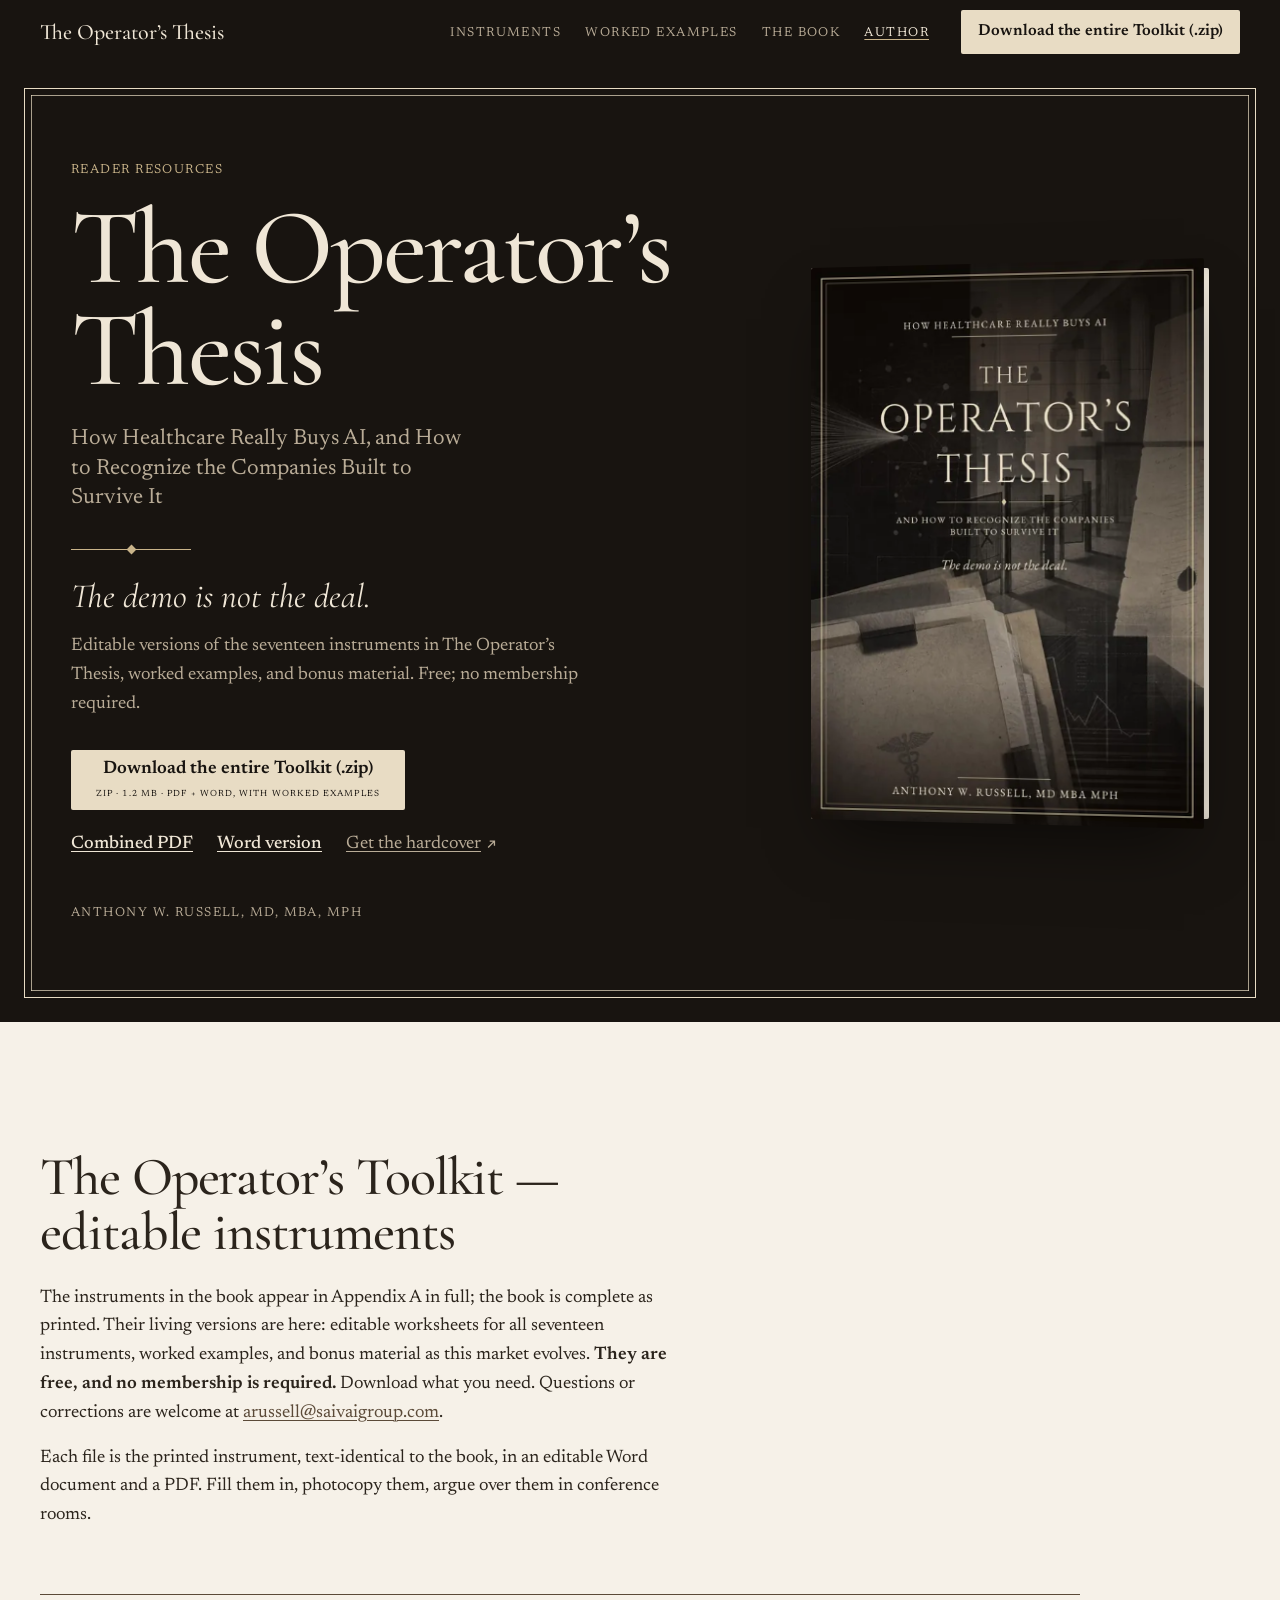
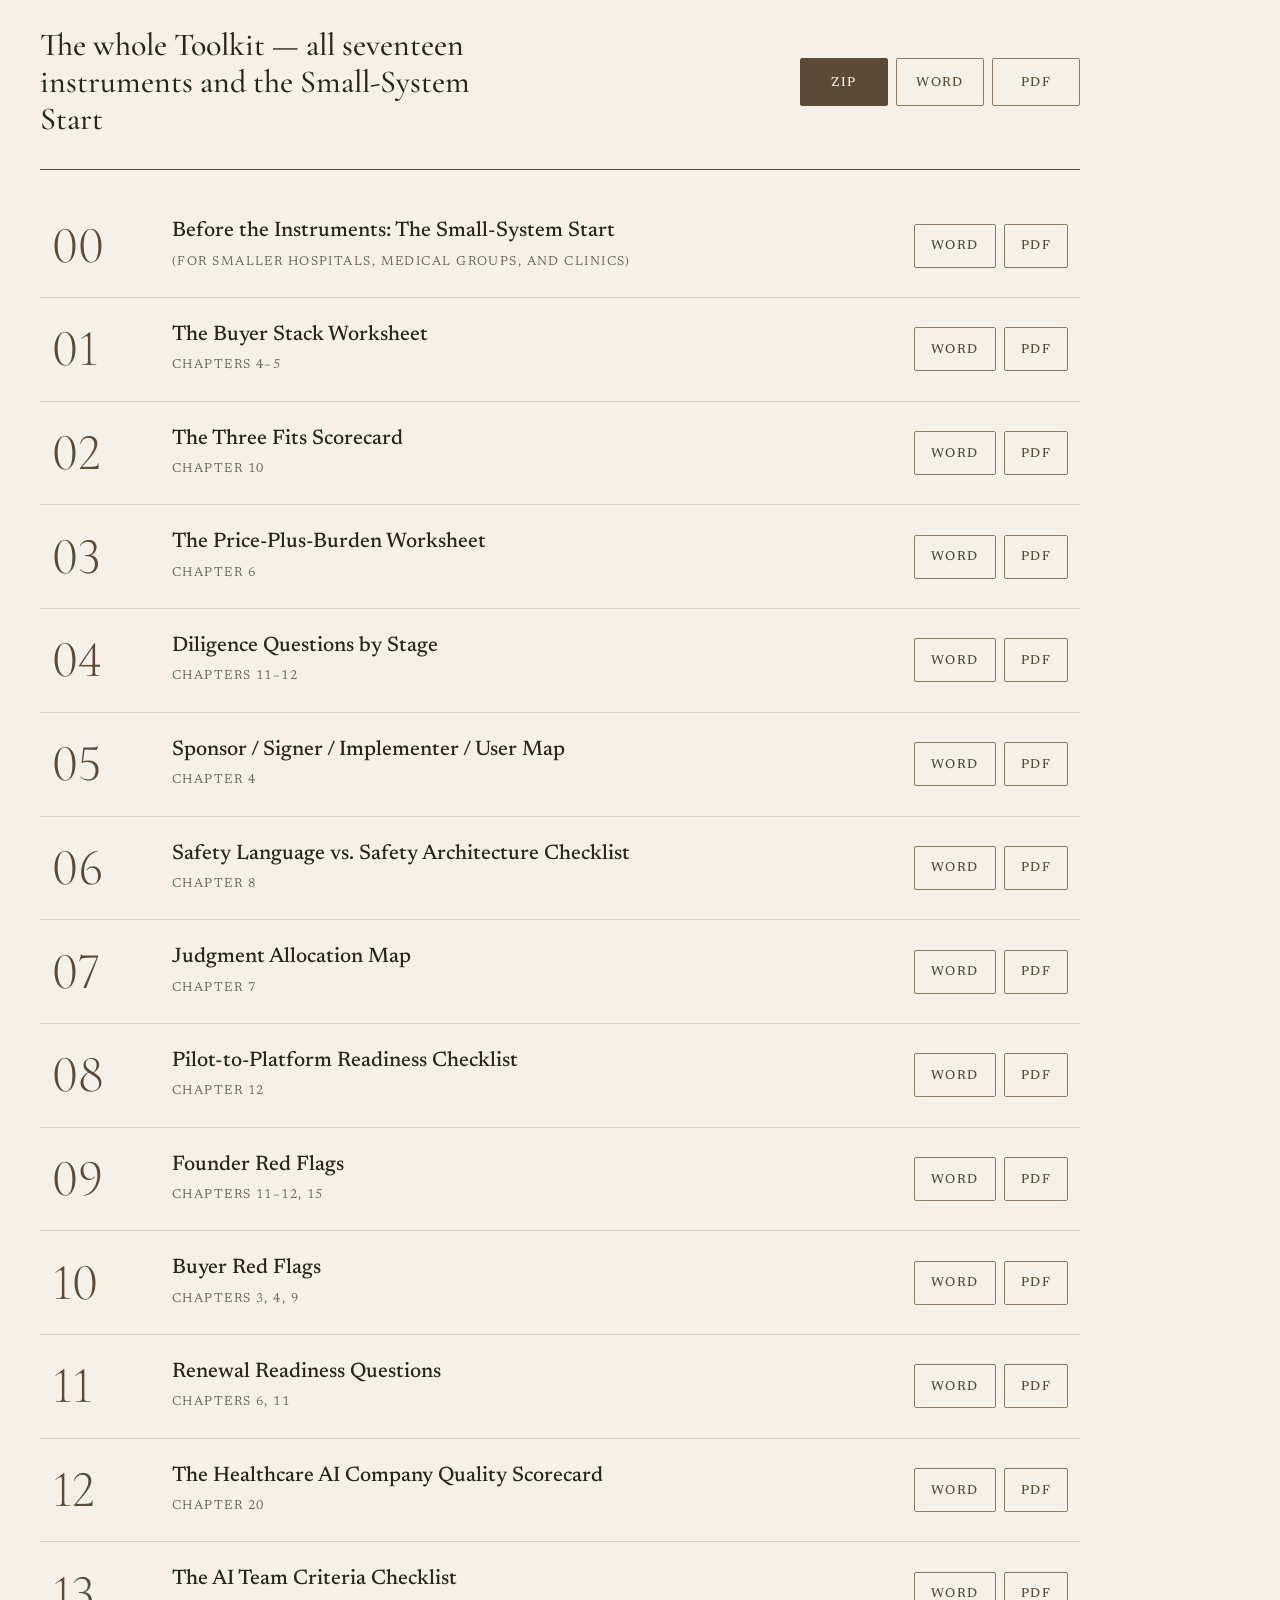
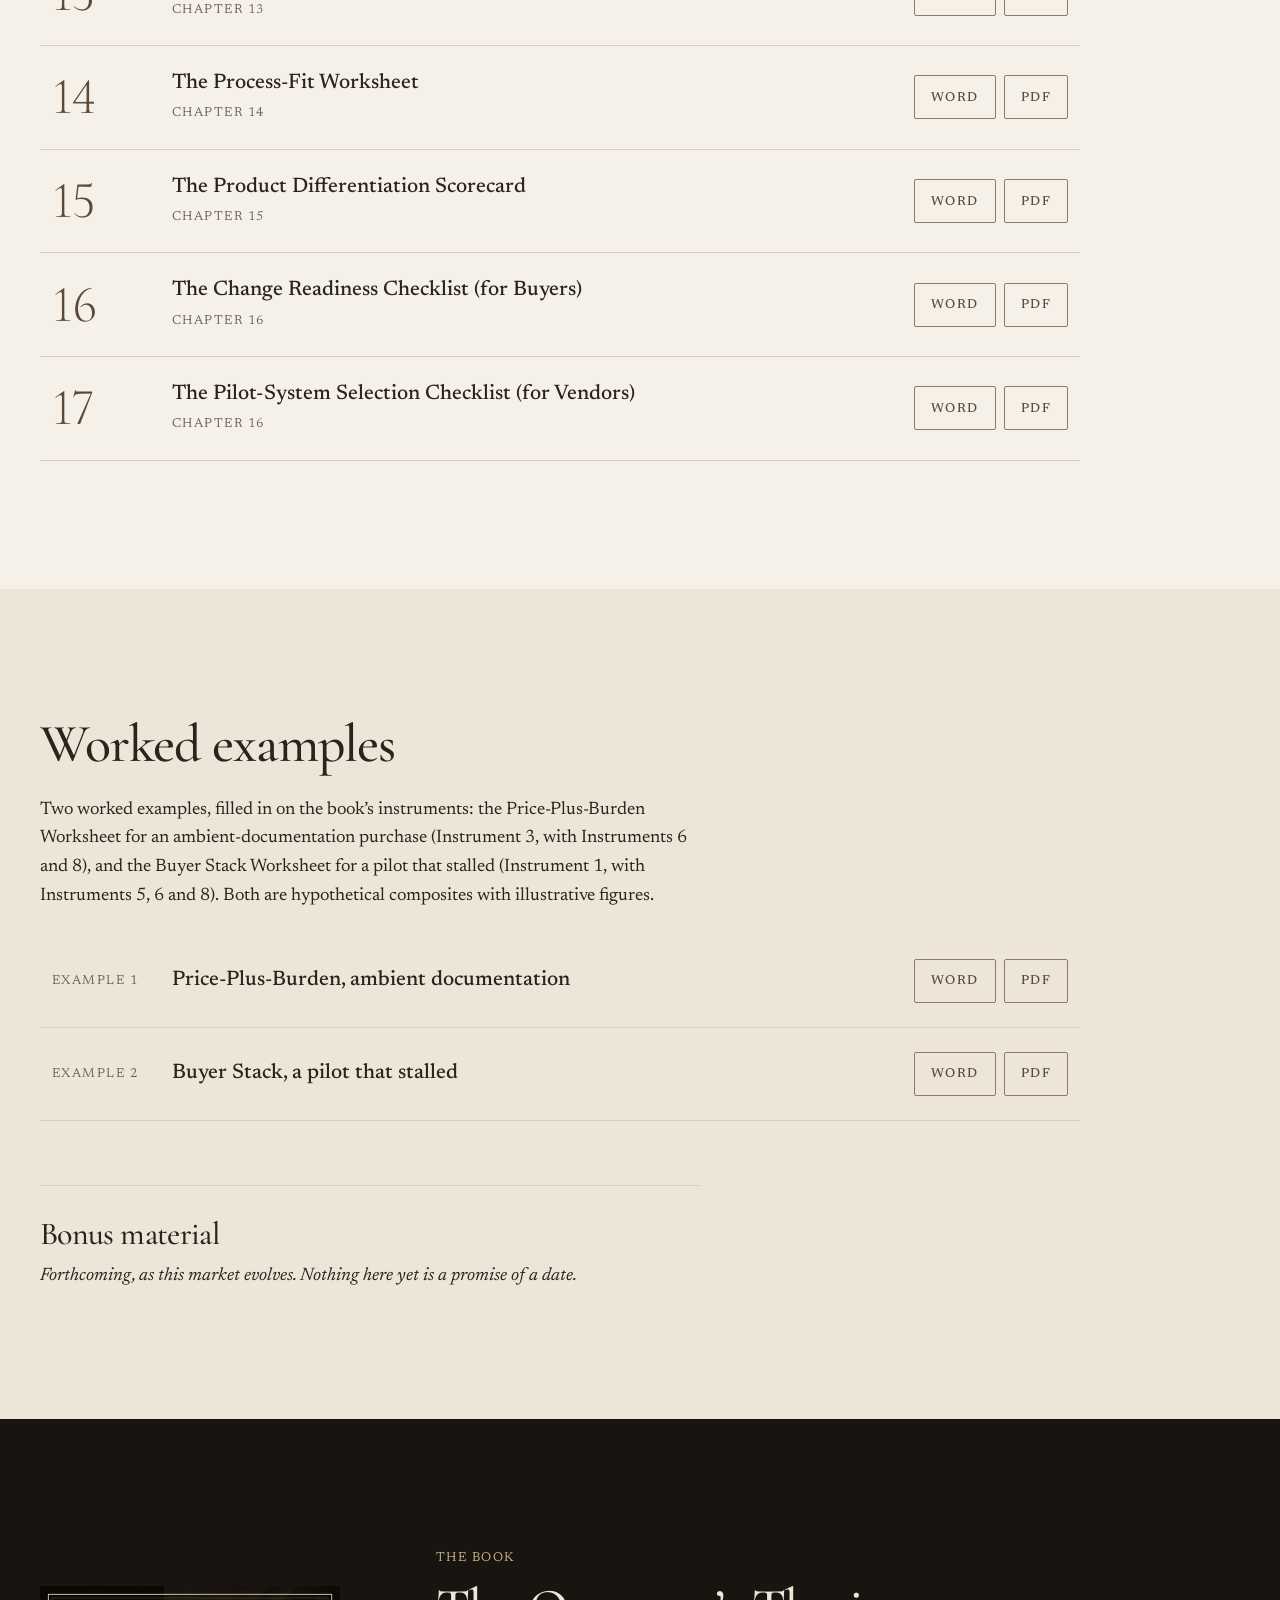
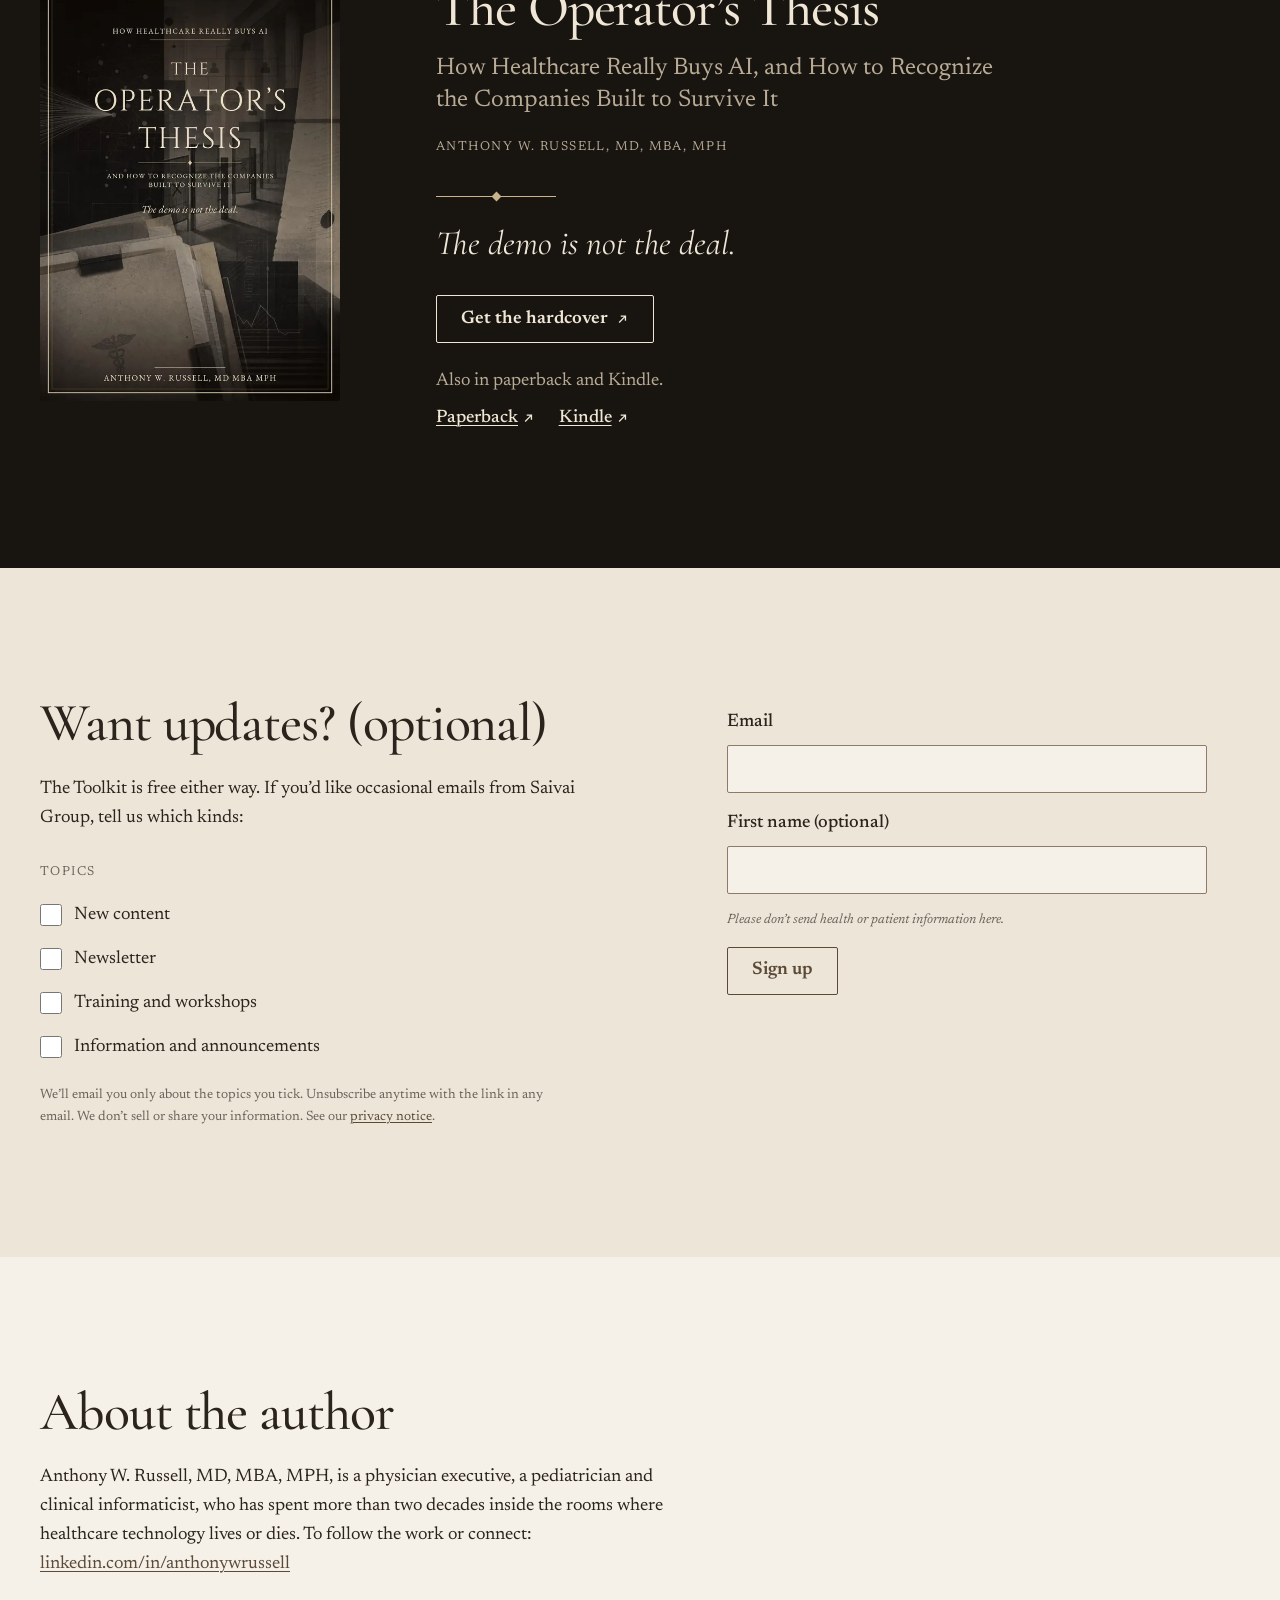
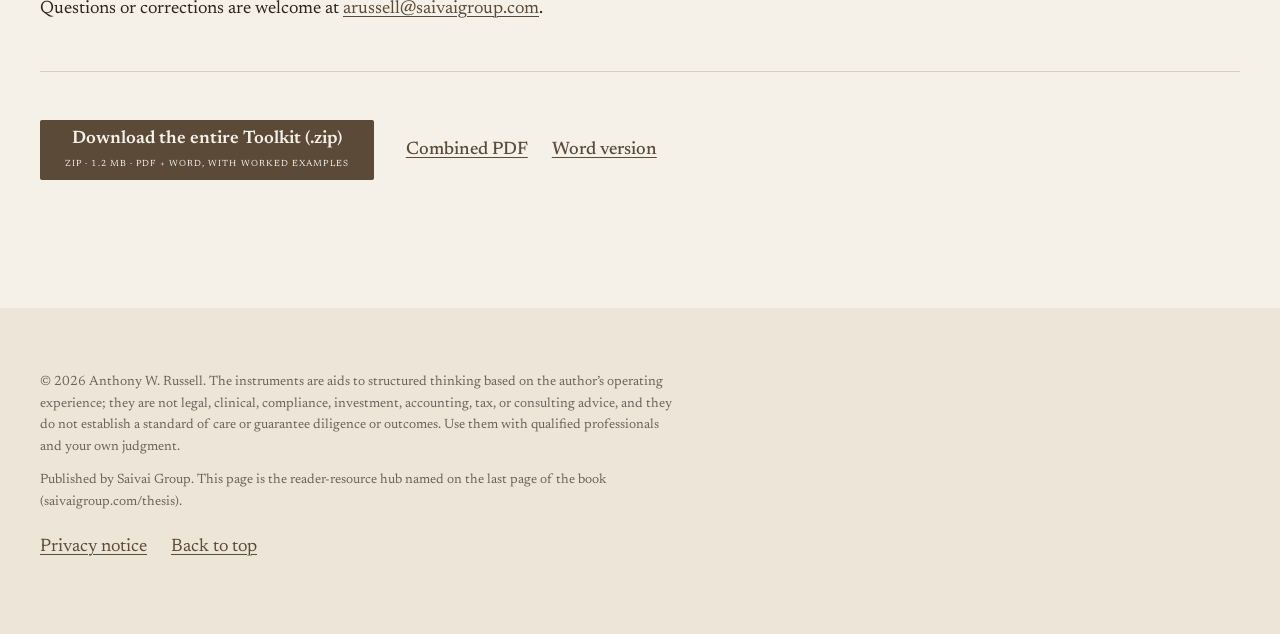
==== commit d529a1d2: "Add optional email sign-up to the thesis page Add an optional email sign-up form on /thesis/, update" ====
--- a/thesis/index.html
+++ b/thesis/index.html
@@ -403,6 +403,42 @@
     </div>
   </section>
 
+  <section id="updates" class="band band-paper-2" aria-labelledby="updates-title">
+    <div class="wrap">
+      <form id="signup" class="signup" action="https://thesis-signup.pages.dev/api/subscribe" method="post" data-endpoint="https://thesis-signup.pages.dev/api/subscribe" novalidate>
+        <div class="signup-intro">
+          <h2 id="updates-title">Want updates? (optional)</h2>
+          <p class="signup-lede">The Toolkit is free either way. If you’d like occasional emails from Saivai Group, tell us which kinds:</p>
+          <fieldset class="topics">
+            <legend class="sc">Topics</legend>
+            <label class="check"><input type="checkbox" name="topics" value="content"><span>New content</span></label>
+            <label class="check"><input type="checkbox" name="topics" value="newsletter"><span>Newsletter</span></label>
+            <label class="check"><input type="checkbox" name="topics" value="training"><span>Training and workshops</span></label>
+            <label class="check"><input type="checkbox" name="topics" value="information"><span>Information and announcements</span></label>
+          </fieldset>
+          <p class="signup-fine">We’ll email you only about the topics you tick. Unsubscribe anytime with the link in any email. We don’t sell or share your information. See our <a href="privacy.html">privacy notice</a>.</p>
+        </div>
+        <div class="signup-fields">
+          <div class="field">
+            <label for="signup-email">Email</label>
+            <input type="email" name="email" id="signup-email" autocomplete="email" required maxlength="254">
+          </div>
+          <div class="field">
+            <label for="signup-first">First name (optional)</label>
+            <input type="text" name="first_name" id="signup-first" autocomplete="given-name" maxlength="60">
+          </div>
+          <div class="hp" aria-hidden="true">
+            <label for="signup-company">Company</label>
+            <input type="text" name="company" id="signup-company" tabindex="-1" autocomplete="off">
+          </div>
+          <p class="signup-note">Please don’t send health or patient information here.</p>
+          <button type="submit" class="btn btn-outline">Sign up</button>
+          <p class="signup-status" role="status" aria-live="polite"></p>
+        </div>
+      </form>
+    </div>
+  </section>
+
   <section id="author" class="band band-paper" aria-labelledby="author-title">
     <div class="wrap">
       <h2 id="author-title">About the author</h2>
--- a/thesis/assets/css/site.css
+++ b/thesis/assets/css/site.css
@@ -630,6 +630,87 @@
   .book-subtitle { font-size: var(--hero-subtitle); }
 }
 
+/* Updates sign-up */
+.signup {
+  display: grid;
+  grid-template-columns: minmax(0, 1fr);
+  gap: var(--space-7);
+}
+@media (min-width: 1024px) {
+  .signup {
+    grid-template-columns: minmax(0, 1.15fr) minmax(0, 1fr);
+    gap: var(--space-9);
+    align-items: start;
+  }
+}
+.signup-lede { max-width: var(--measure); margin-top: var(--space-5); }
+.topics {
+  margin: var(--space-5) 0 0;
+  padding: 0;
+  border: 0;
+  min-width: 0;
+}
+.topics legend {
+  padding: 0;
+  margin-bottom: var(--space-2);
+  color: var(--text-muted);
+  font-size: var(--step-0);
+}
+.check {
+  display: flex;
+  align-items: center;
+  gap: var(--space-3);
+  min-height: var(--tap);
+  cursor: pointer;
+}
+.check input {
+  flex: none;
+  width: 22px;
+  height: 22px;
+  margin: 0;
+  accent-color: var(--accent);
+  cursor: pointer;
+}
+.signup-fine { max-width: var(--measure); margin-top: var(--space-4); color: var(--text-muted); font-size: var(--step--1); line-height: 1.6; }
+.signup-fields { display: flex; flex-direction: column; align-items: flex-start; gap: var(--space-4); }
+@media (min-width: 1024px) {
+  .signup-fields { padding-top: var(--space-3); }
+}
+.field { display: flex; flex-direction: column; gap: var(--space-2); width: 100%; max-width: 30rem; }
+.field label { font-weight: 500; cursor: pointer; }
+.field input {
+  width: 100%;
+  min-height: var(--btn-h);
+  padding: var(--space-2) var(--space-3);
+  border: var(--hairline) solid var(--rule-strong);
+  border-radius: var(--radius);
+  background: var(--paper);
+  color: var(--text);
+  font: inherit;
+}
+.field input:hover { border-color: var(--accent); }
+.field input[aria-invalid="true"] { border-color: var(--accent); border-width: var(--focus-width); }
+.hp {
+  position: absolute;
+  left: -10000px;
+  width: 1px;
+  height: 1px;
+  overflow: hidden;
+}
+.signup-note { color: var(--text-muted); font-size: var(--step--1); font-style: italic; }
+.btn-outline {
+  border-color: var(--accent);
+  background: transparent;
+  color: var(--accent);
+  cursor: pointer;
+}
+.btn-outline:disabled { opacity: .6; cursor: progress; transform: none; }
+.signup-status { color: var(--text); max-width: 30rem; }
+.signup-status.is-error {
+  padding-left: var(--space-3);
+  border-left: var(--focus-width) solid var(--accent);
+}
+
 /* Author */
 .closing-links { display: flex; flex-wrap: wrap; gap: 0 var(--space-5); }
 .closing {
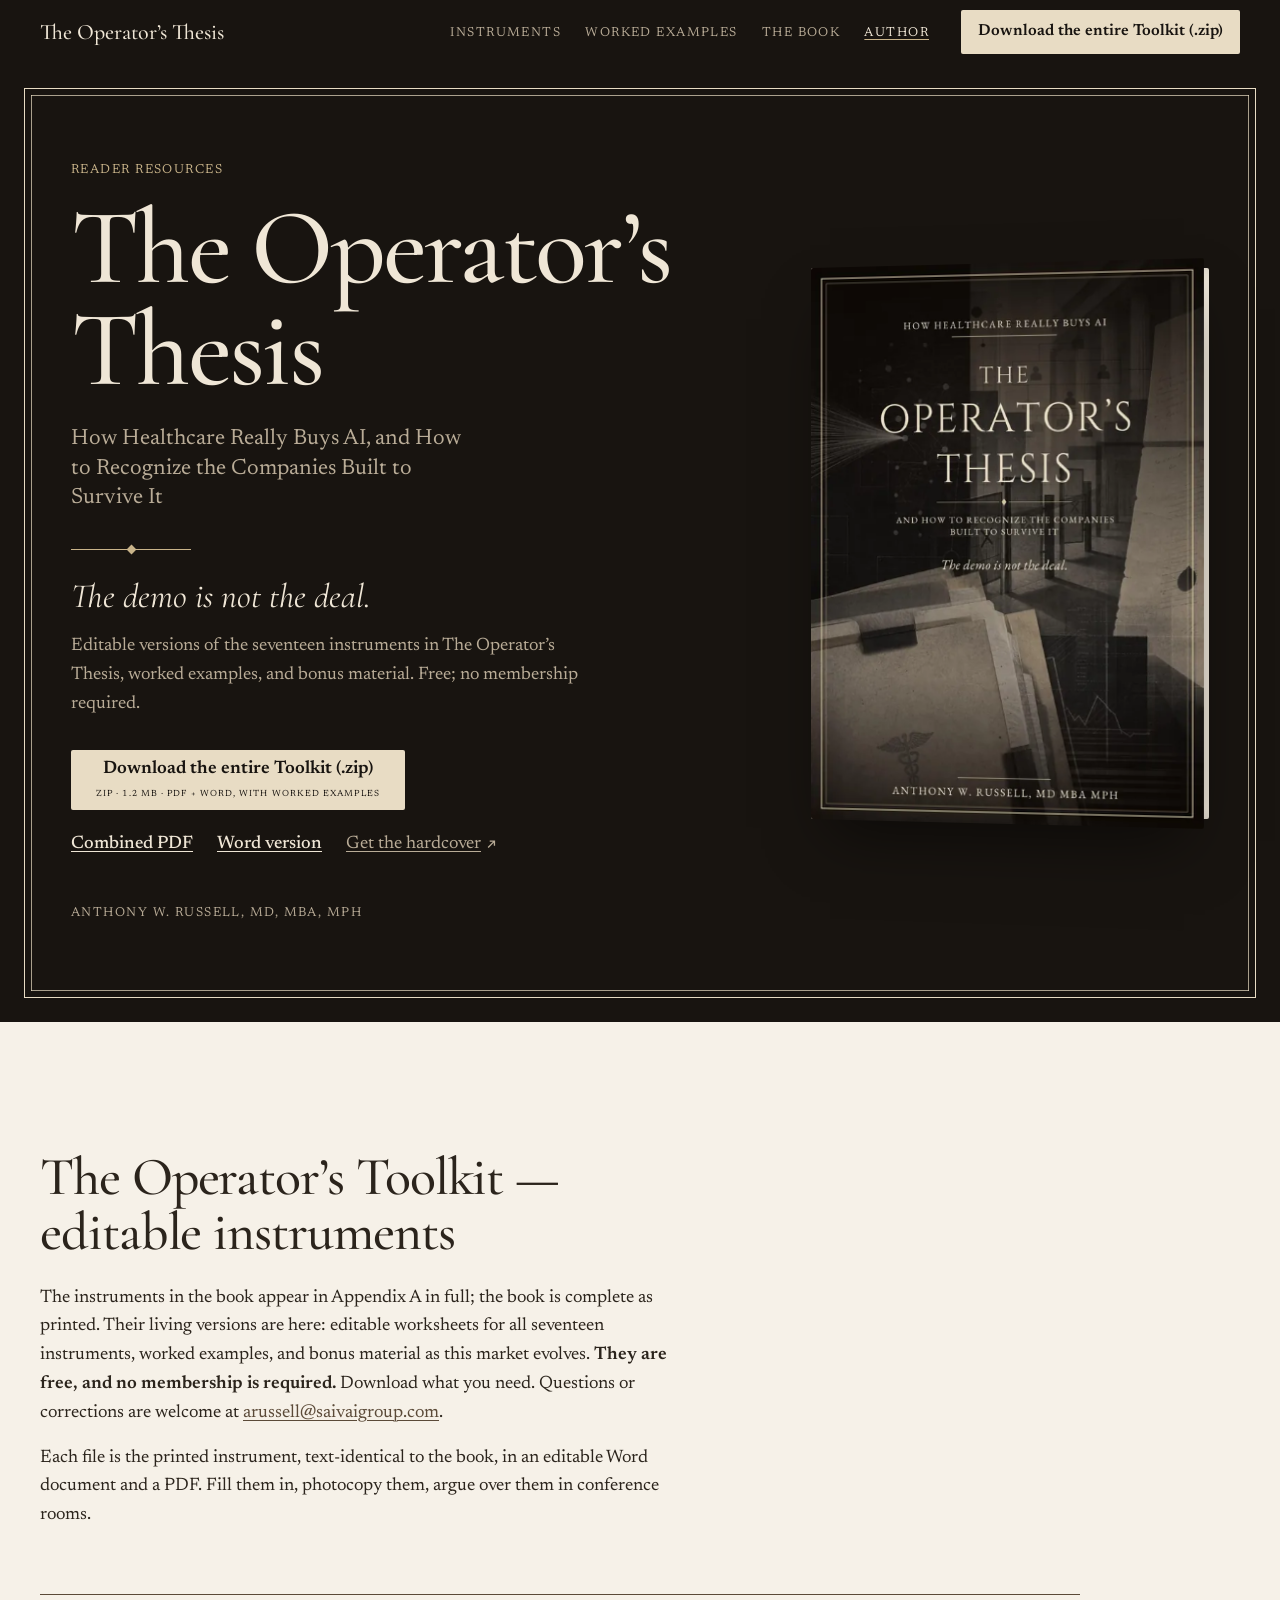
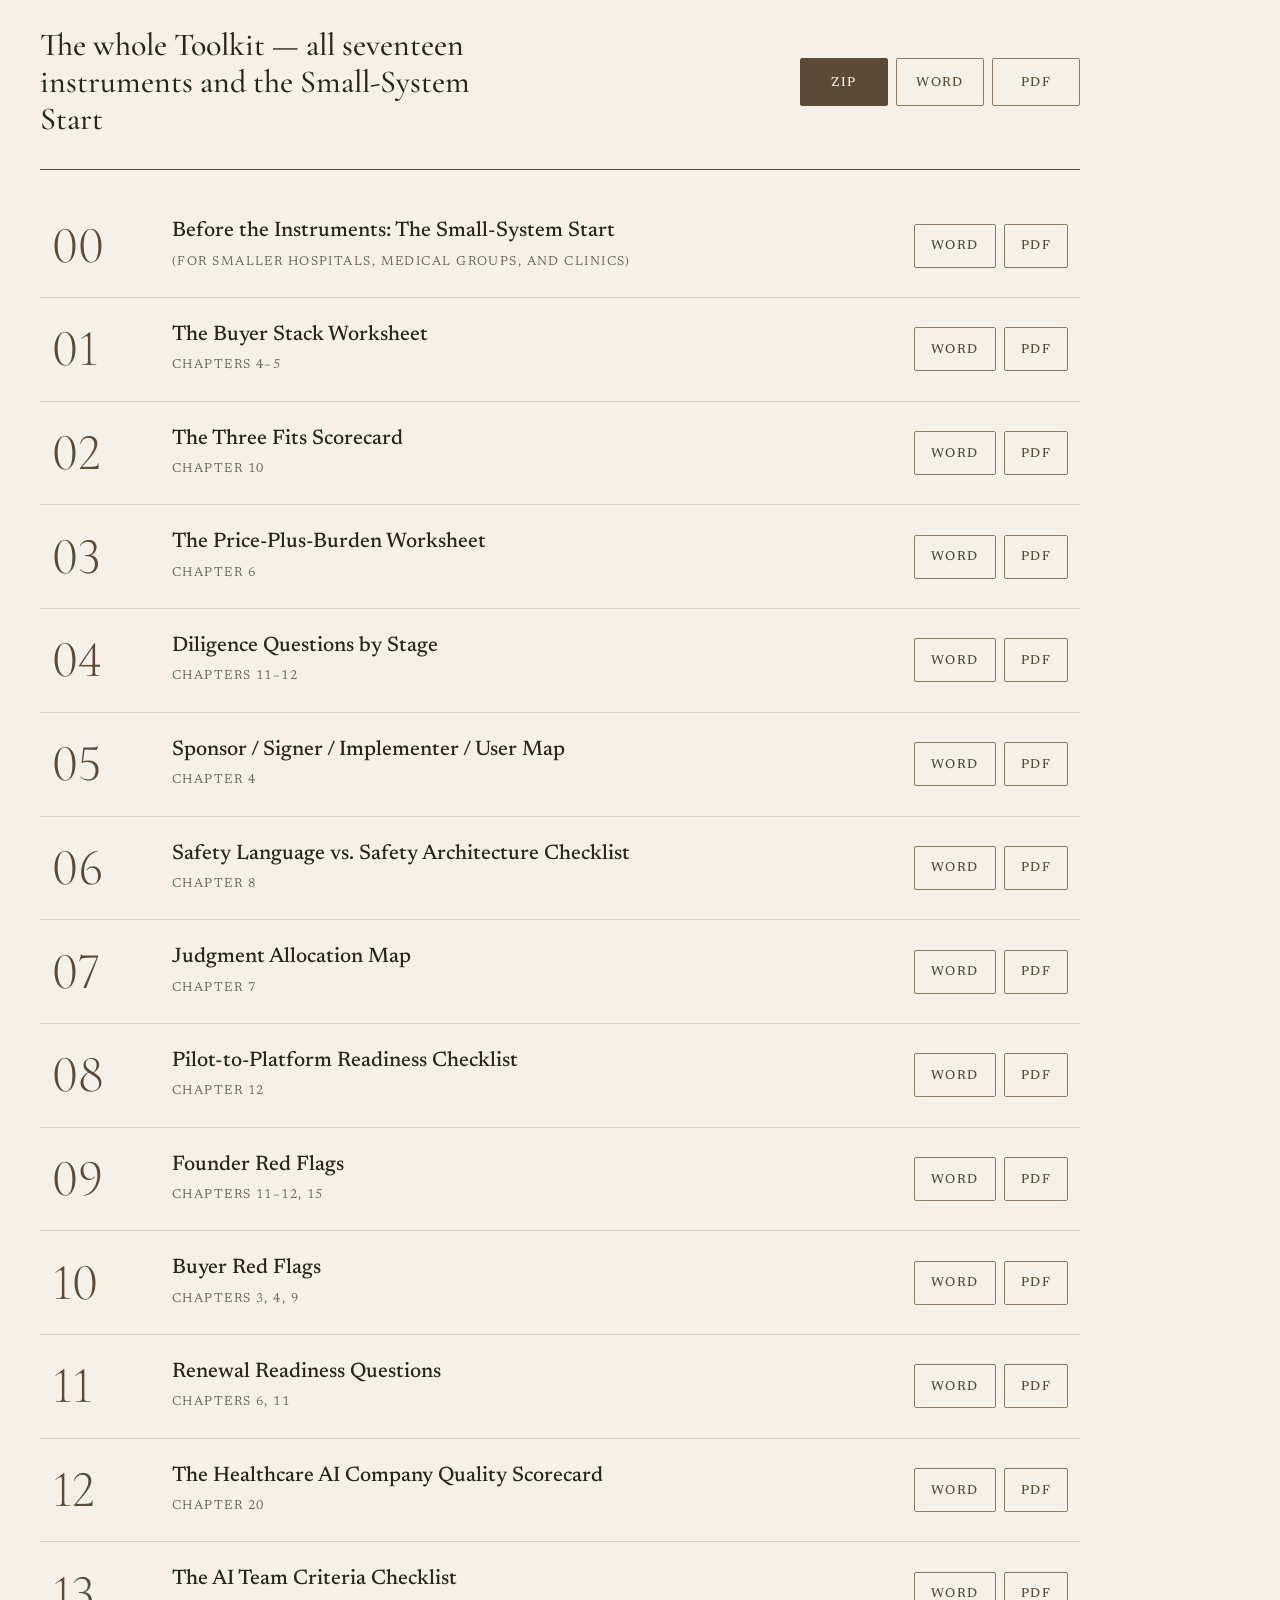
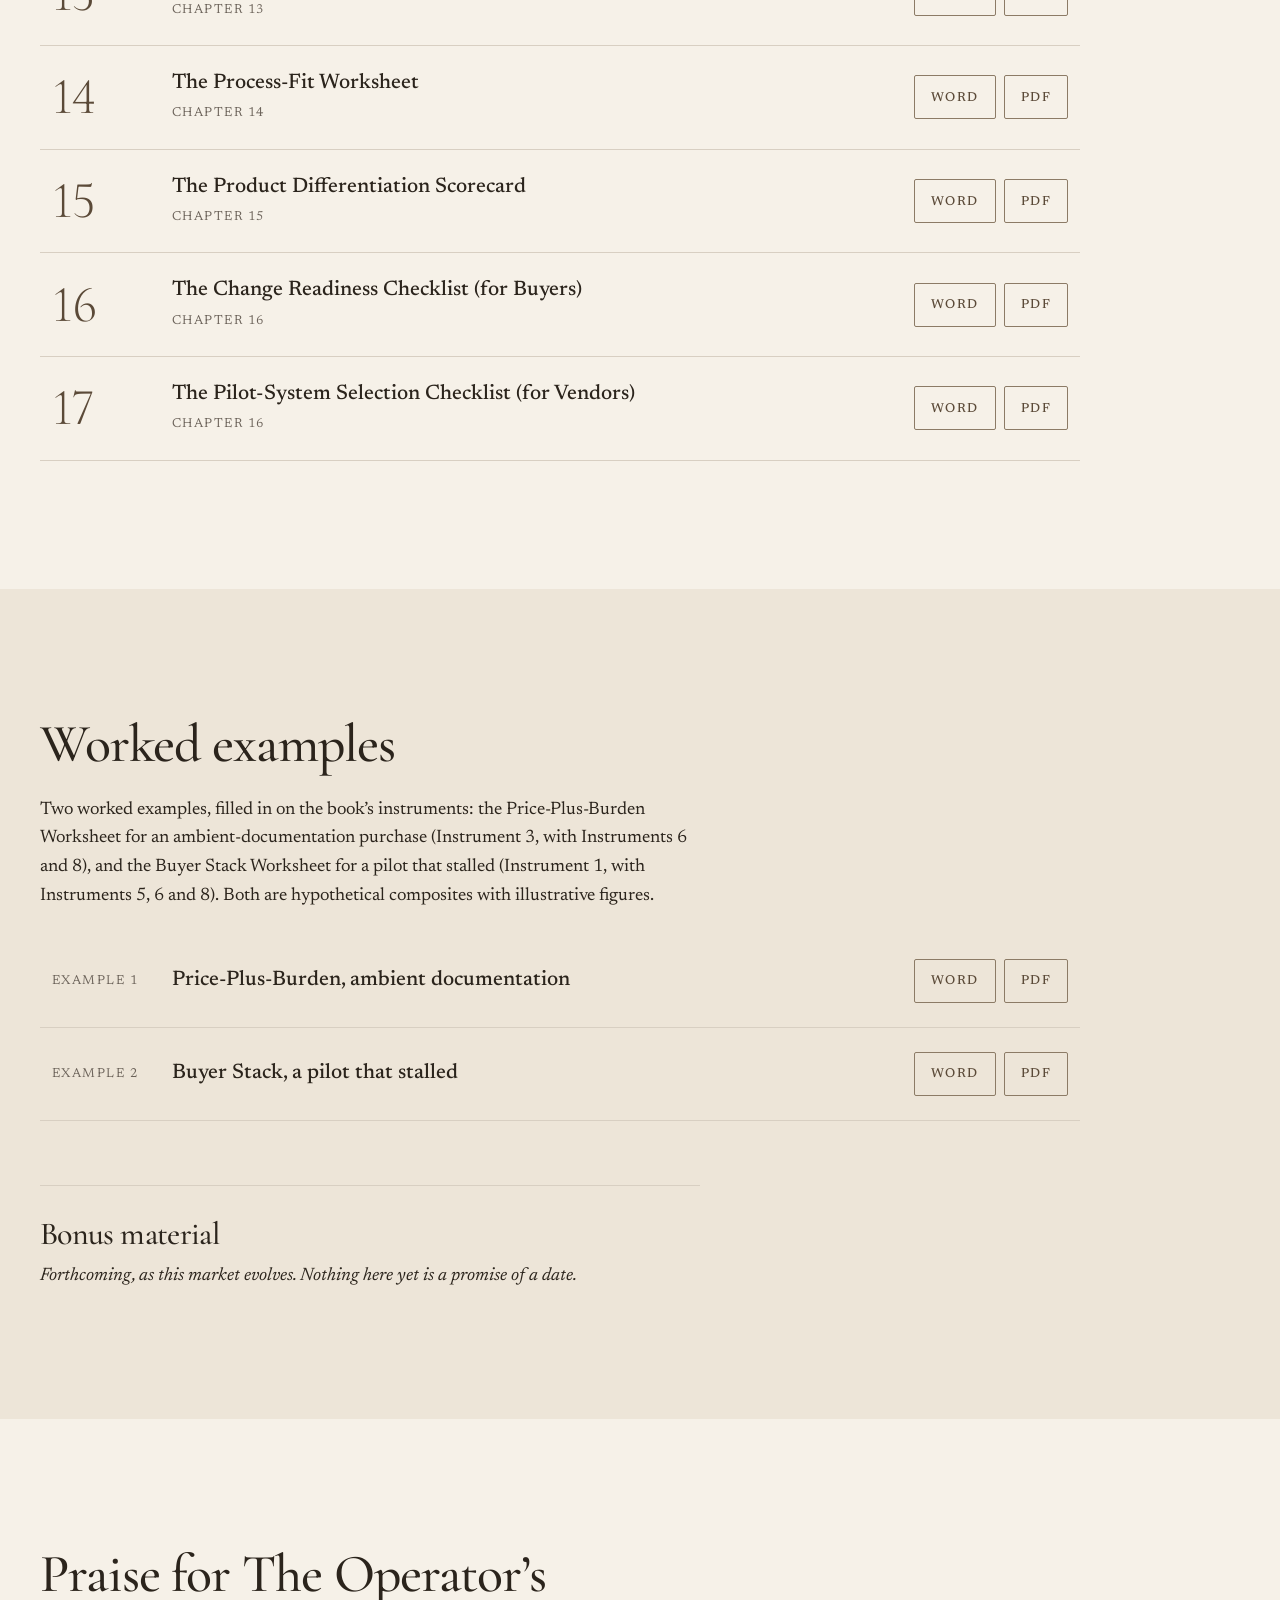
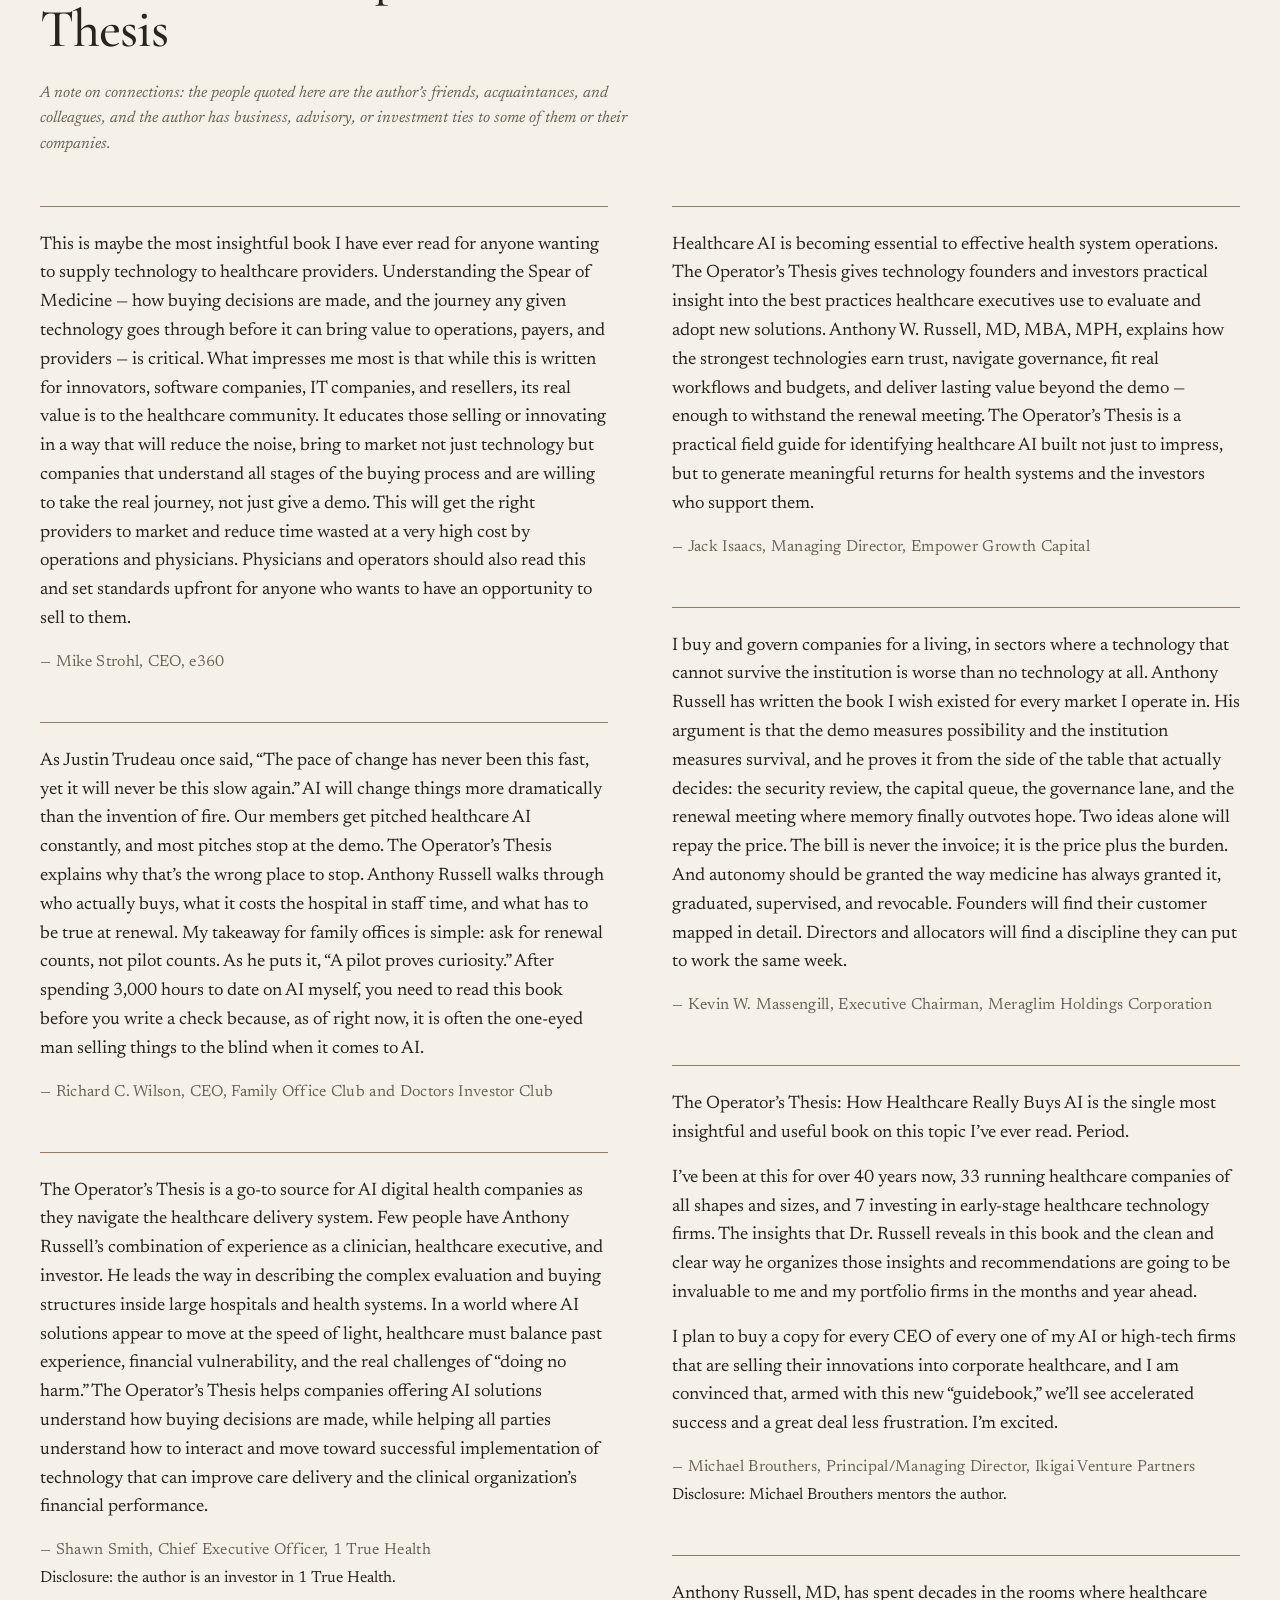
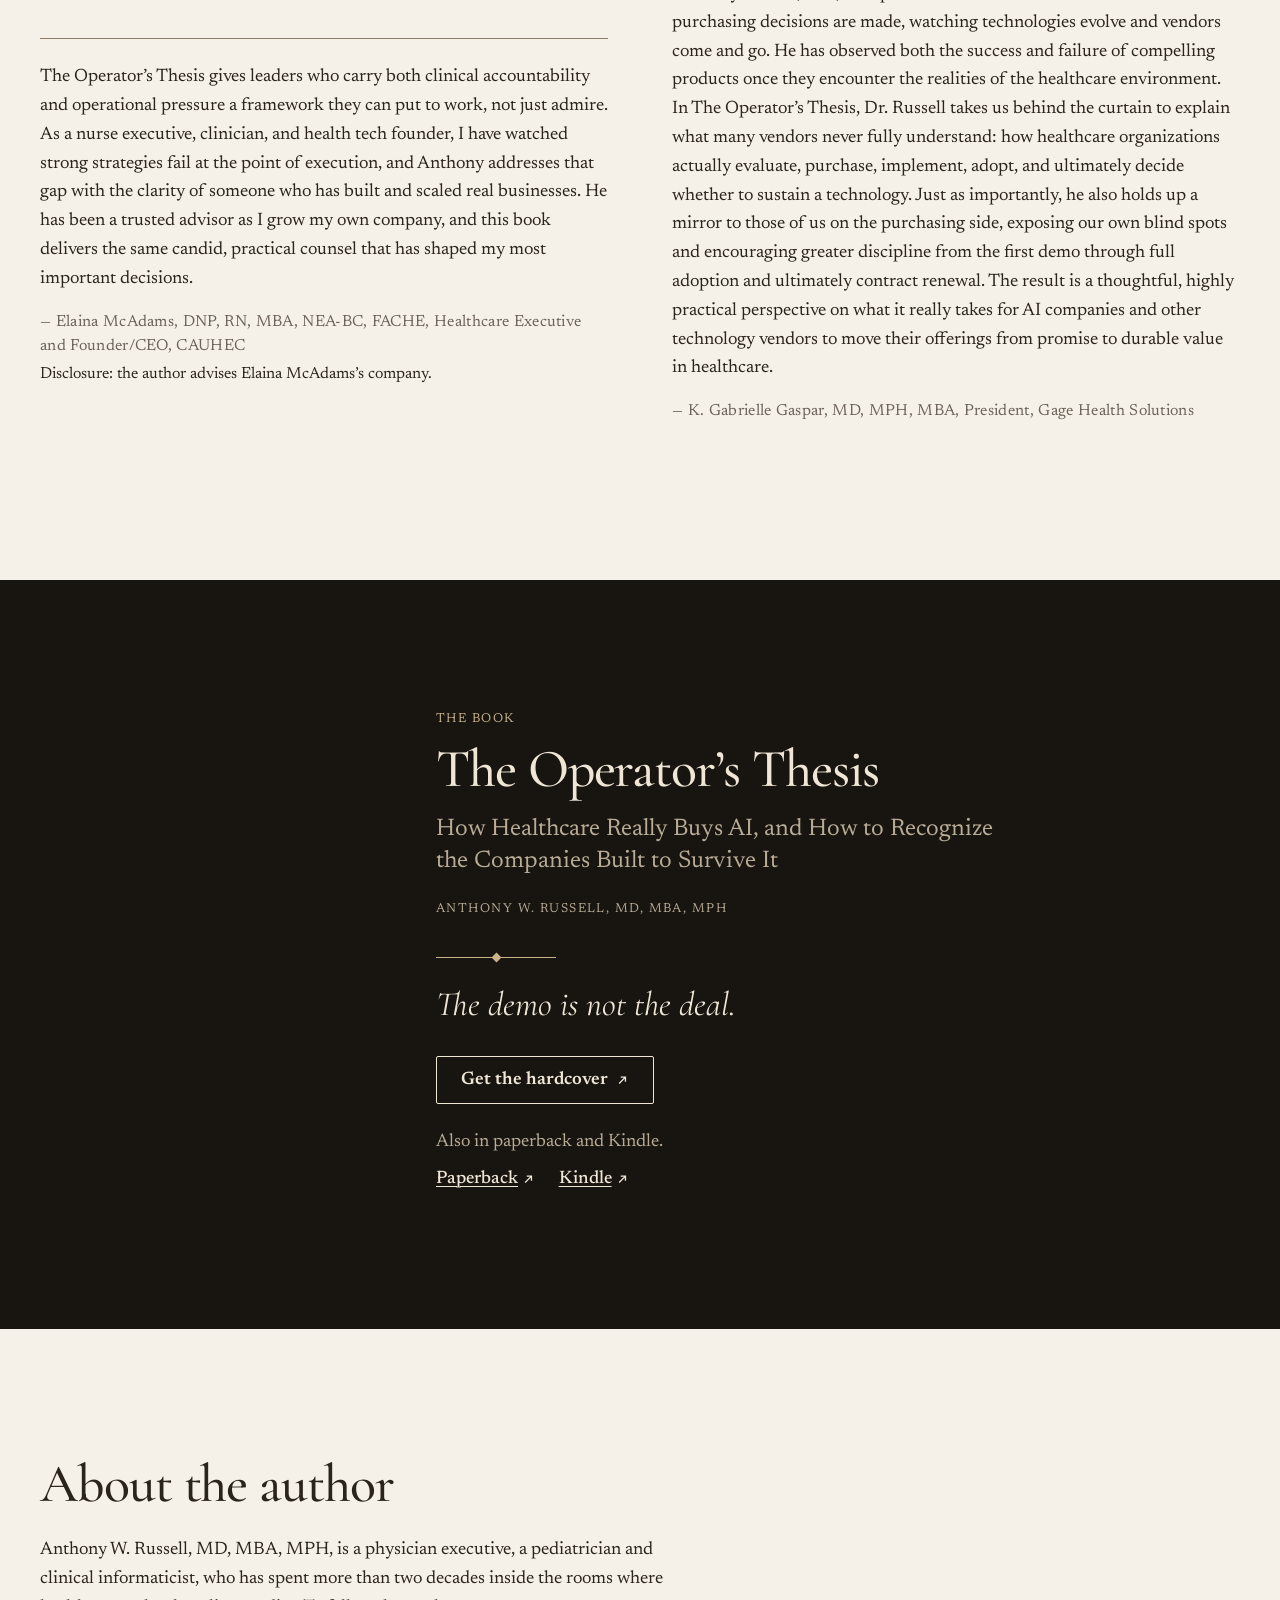
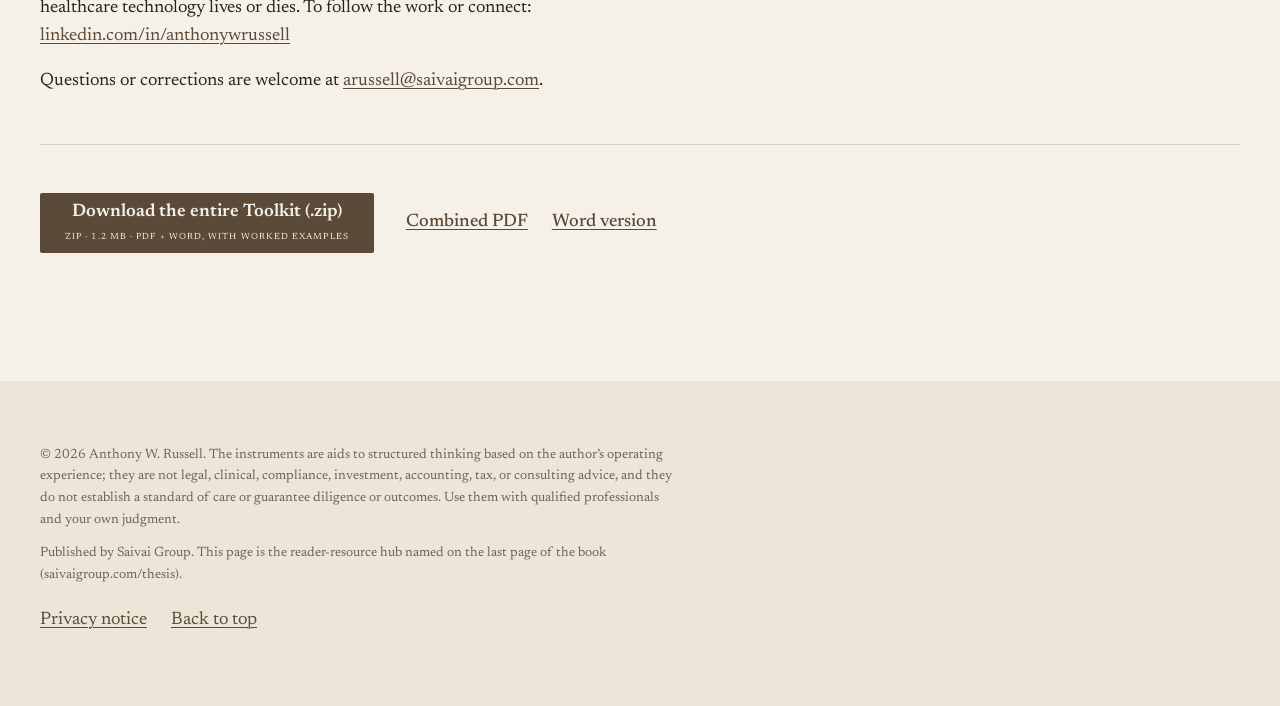
==== commit a670a7be: "Add endorsements section to the thesis page Co-authored-by: panjasllc-cyber <panjasllc-cyber@users.n" ====
--- a/thesis/index.html
+++ b/thesis/index.html
@@ -376,6 +376,84 @@
     </div>
   </section>
 
+  <section id="praise" class="band band-paper" aria-labelledby="praise-title">
+    <div class="wrap">
+      <h2 id="praise-title">Praise for The Operator’s Thesis</h2>
+      <p class="praise-note">A note on connections: the people quoted here are the author’s friends, acquaintances, and colleagues, and the author has business, advisory, or investment ties to some of them or their companies.</p>
+      <div class="praise-list">
+        <figure class="praise">
+          <blockquote>
+            <p>This is maybe the most insightful book I have ever read for anyone wanting to supply technology to healthcare providers. Understanding the Spear of Medicine — how buying decisions are made, and the journey any given technology goes through before it can bring value to operations, payers, and providers — is critical. What impresses me most is that while this is written for innovators, software companies, IT companies, and resellers, its real value is to the healthcare community. It educates those selling or innovating in a way that will reduce the noise, bring to market not just technology but companies that understand all stages of the buying process and are willing to take the real journey, not just give a demo. This will get the right providers to market and reduce time wasted at a very high cost by operations and physicians. Physicians and operators should also read this and set standards upfront for anyone who wants to have an opportunity to sell to them.</p>
+          </blockquote>
+          <figcaption>
+            <span class="praise-by">— Mike Strohl, CEO, e360</span>
+          </figcaption>
+        </figure>
+        <figure class="praise">
+          <blockquote>
+            <p>As Justin Trudeau once said, “The pace of change has never been this fast, yet it will never be this slow again.” AI will change things more dramatically than the invention of fire. Our members get pitched healthcare AI constantly, and most pitches stop at the demo. The Operator’s Thesis explains why that’s the wrong place to stop. Anthony Russell walks through who actually buys, what it costs the hospital in staff time, and what has to be true at renewal. My takeaway for family offices is simple: ask for renewal counts, not pilot counts. As he puts it, “A pilot proves curiosity.” After spending 3,000 hours to date on AI myself, you need to read this book before you write a check because, as of right now, it is often the one-eyed man selling things to the blind when it comes to AI.</p>
+          </blockquote>
+          <figcaption>
+            <span class="praise-by">— Richard C. Wilson, CEO, Family Office Club and Doctors Investor Club</span>
+          </figcaption>
+        </figure>
+        <figure class="praise">
+          <blockquote>
+            <p>The Operator’s Thesis is a go-to source for AI digital health companies as they navigate the healthcare delivery system. Few people have Anthony Russell’s combination of experience as a clinician, healthcare executive, and investor. He leads the way in describing the complex evaluation and buying structures inside large hospitals and health systems. In a world where AI solutions appear to move at the speed of light, healthcare must balance past experience, financial vulnerability, and the real challenges of “doing no harm.” The Operator’s Thesis helps companies offering AI solutions understand how buying decisions are made, while helping all parties understand how to interact and move toward successful implementation of technology that can improve care delivery and the clinical organization’s financial performance.</p>
+          </blockquote>
+          <figcaption>
+            <span class="praise-by">— Shawn Smith, Chief Executive Officer, 1 True Health</span>
+            <span class="praise-disclosure">Disclosure: the author is an investor in 1 True Health.</span>
+          </figcaption>
+        </figure>
+        <figure class="praise">
+          <blockquote>
+            <p>The Operator’s Thesis gives leaders who carry both clinical accountability and operational pressure a framework they can put to work, not just admire. As a nurse executive, clinician, and health tech founder, I have watched strong strategies fail at the point of execution, and Anthony addresses that gap with the clarity of someone who has built and scaled real businesses. He has been a trusted advisor as I grow my own company, and this book delivers the same candid, practical counsel that has shaped my most important decisions.</p>
+          </blockquote>
+          <figcaption>
+            <span class="praise-by">— Elaina McAdams, DNP, RN, MBA, NEA-BC, FACHE, Healthcare Executive and Founder/CEO, CAUHEC</span>
+            <span class="praise-disclosure">Disclosure: the author advises Elaina McAdams’s company.</span>
+          </figcaption>
+        </figure>
+        <figure class="praise">
+          <blockquote>
+            <p>Healthcare AI is becoming essential to effective health system operations. The Operator’s Thesis gives technology founders and investors practical insight into the best practices healthcare executives use to evaluate and adopt new solutions. Anthony W. Russell, MD, MBA, MPH, explains how the strongest technologies earn trust, navigate governance, fit real workflows and budgets, and deliver lasting value beyond the demo — enough to withstand the renewal meeting. The Operator’s Thesis is a practical field guide for identifying healthcare AI built not just to impress, but to generate meaningful returns for health systems and the investors who support them.</p>
+          </blockquote>
+          <figcaption>
+            <span class="praise-by">— Jack Isaacs, Managing Director, Empower Growth Capital</span>
+          </figcaption>
+        </figure>
+        <figure class="praise">
+          <blockquote>
+            <p>I buy and govern companies for a living, in sectors where a technology that cannot survive the institution is worse than no technology at all. Anthony Russell has written the book I wish existed for every market I operate in. His argument is that the demo measures possibility and the institution measures survival, and he proves it from the side of the table that actually decides: the security review, the capital queue, the governance lane, and the renewal meeting where memory finally outvotes hope. Two ideas alone will repay the price. The bill is never the invoice; it is the price plus the burden. And autonomy should be granted the way medicine has always granted it, graduated, supervised, and revocable. Founders will find their customer mapped in detail. Directors and allocators will find a discipline they can put to work the same week.</p>
+          </blockquote>
+          <figcaption>
+            <span class="praise-by">— Kevin W. Massengill, Executive Chairman, Meraglim Holdings Corporation</span>
+          </figcaption>
+        </figure>
+        <figure class="praise">
+          <blockquote>
+            <p>The Operator’s Thesis: How Healthcare Really Buys AI is the single most insightful and useful book on this topic I’ve ever read. Period.</p>
+            <p>I’ve been at this for over 40 years now, 33 running healthcare companies of all shapes and sizes, and 7 investing in early-stage healthcare technology firms. The insights that Dr. Russell reveals in this book and the clean and clear way he organizes those insights and recommendations are going to be invaluable to me and my portfolio firms in the months and year ahead.</p>
+            <p>I plan to buy a copy for every CEO of every one of my AI or high-tech firms that are selling their innovations into corporate healthcare, and I am convinced that, armed with this new “guidebook,” we’ll see accelerated success and a great deal less frustration. I’m excited.</p>
+          </blockquote>
+          <figcaption>
+            <span class="praise-by">— Michael Brouthers, Principal/Managing Director, Ikigai Venture Partners</span>
+            <span class="praise-disclosure">Disclosure: Michael Brouthers mentors the author.</span>
+          </figcaption>
+        </figure>
+        <figure class="praise">
+          <blockquote>
+            <p>Anthony Russell, MD, has spent decades in the rooms where healthcare purchasing decisions are made, watching technologies evolve and vendors come and go. He has observed both the success and failure of compelling products once they encounter the realities of the healthcare environment. In The Operator’s Thesis, Dr. Russell takes us behind the curtain to explain what many vendors never fully understand: how healthcare organizations actually evaluate, purchase, implement, adopt, and ultimately decide whether to sustain a technology. Just as importantly, he also holds up a mirror to those of us on the purchasing side, exposing our own blind spots and encouraging greater discipline from the first demo through full adoption and ultimately contract renewal. The result is a thoughtful, highly practical perspective on what it really takes for AI companies and other technology vendors to move their offerings from promise to durable value in healthcare.</p>
+          </blockquote>
+          <figcaption>
+            <span class="praise-by">— K. Gabrielle Gaspar, MD, MPH, MBA, President, Gage Health Solutions</span>
+          </figcaption>
+        </figure>
+      </div>
+    </div>
+  </section>
+
   <section id="book" class="band band-ink" aria-label="The book">
     <div class="wrap book">
       <div class="book-cover">
@@ -403,42 +481,6 @@
     </div>
   </section>
 
-  <section id="updates" class="band band-paper-2" aria-labelledby="updates-title">
-    <div class="wrap">
-      <form id="signup" class="signup" action="https://thesis-signup.pages.dev/api/subscribe" method="post" data-endpoint="https://thesis-signup.pages.dev/api/subscribe" novalidate>
-        <div class="signup-intro">
-          <h2 id="updates-title">Want updates? (optional)</h2>
-          <p class="signup-lede">The Toolkit is free either way. If you’d like occasional emails from Saivai Group, tell us which kinds:</p>
-          <fieldset class="topics">
-            <legend class="sc">Topics</legend>
-            <label class="check"><input type="checkbox" name="topics" value="content"><span>New content</span></label>
-            <label class="check"><input type="checkbox" name="topics" value="newsletter"><span>Newsletter</span></label>
-            <label class="check"><input type="checkbox" name="topics" value="training"><span>Training and workshops</span></label>
-            <label class="check"><input type="checkbox" name="topics" value="information"><span>Information and announcements</span></label>
-          </fieldset>
-          <p class="signup-fine">We’ll email you only about the topics you tick. Unsubscribe anytime with the link in any email. We don’t sell or share your information. See our <a href="privacy.html">privacy notice</a>.</p>
-        </div>
-        <div class="signup-fields">
-          <div class="field">
-            <label for="signup-email">Email</label>
-            <input type="email" name="email" id="signup-email" autocomplete="email" required maxlength="254">
-          </div>
-          <div class="field">
-            <label for="signup-first">First name (optional)</label>
-            <input type="text" name="first_name" id="signup-first" autocomplete="given-name" maxlength="60">
-          </div>
-          <div class="hp" aria-hidden="true">
-            <label for="signup-company">Company</label>
-            <input type="text" name="company" id="signup-company" tabindex="-1" autocomplete="off">
-          </div>
-          <p class="signup-note">Please don’t send health or patient information here.</p>
-          <button type="submit" class="btn btn-outline">Sign up</button>
-          <p class="signup-status" role="status" aria-live="polite"></p>
-        </div>
-      </form>
-    </div>
-  </section>
-
   <section id="author" class="band band-paper" aria-labelledby="author-title">
     <div class="wrap">
       <h2 id="author-title">About the author</h2>
--- a/thesis/assets/css/site.css
+++ b/thesis/assets/css/site.css
@@ -630,85 +630,42 @@
   .book-subtitle { font-size: var(--hero-subtitle); }
 }
 
-/* Updates sign-up */
-.signup {
-  display: grid;
-  grid-template-columns: minmax(0, 1fr);
-  gap: var(--space-7);
+/* Praise */
+.praise-note {
+  max-width: var(--measure);
+  margin-top: var(--space-5);
+  color: var(--text-muted);
+  font-size: var(--ui-size);
+  font-style: italic;
+}
+.praise-list { margin-top: var(--space-7); }
+.praise {
+  break-inside: avoid;
+  margin: 0 0 var(--space-7);
+  padding-top: var(--space-5);
+  border-top: var(--hairline) solid var(--rule-strong);
+}
+.praise blockquote { margin: 0; max-width: var(--measure); }
+.praise blockquote p { font-size: var(--step-0); line-height: var(--lh-body); color: var(--text); }
+.praise blockquote p + p { margin-top: var(--space-4); }
+.praise figcaption { margin-top: var(--space-4); max-width: var(--measure); }
+.praise-by, .praise-disclosure { display: block; }
+.praise-by {
+  max-width: var(--measure);
+  color: var(--text-muted);
+  font-size: var(--ui-size);
+  line-height: 1.5;
+  letter-spacing: .02em;
+}
+/* Disclosure: same size as the attribution, full text colour, directly beneath it. */
+.praise-disclosure {
+  margin-top: var(--space-1);
+  color: var(--text);
+  font-size: var(--ui-size);
+  line-height: 1.5;
 }
 @media (min-width: 1024px) {
-  .signup {
-    grid-template-columns: minmax(0, 1.15fr) minmax(0, 1fr);
-    gap: var(--space-9);
-    align-items: start;
-  }
-}
-.signup-lede { max-width: var(--measure); margin-top: var(--space-5); }
-.topics {
-  margin: var(--space-5) 0 0;
-  padding: 0;
-  border: 0;
-  min-width: 0;
-}
-.topics legend {
-  padding: 0;
-  margin-bottom: var(--space-2);
-  color: var(--text-muted);
-  font-size: var(--step-0);
-}
-.check {
-  display: flex;
-  align-items: center;
-  gap: var(--space-3);
-  min-height: var(--tap);
-  cursor: pointer;
-}
-.check input {
-  flex: none;
-  width: 22px;
-  height: 22px;
-  margin: 0;
-  accent-color: var(--accent);
-  cursor: pointer;
-}
-.signup-fine { max-width: var(--measure); margin-top: var(--space-4); color: var(--text-muted); font-size: var(--step--1); line-height: 1.6; }
-.signup-fields { display: flex; flex-direction: column; align-items: flex-start; gap: var(--space-4); }
-@media (min-width: 1024px) {
-  .signup-fields { padding-top: var(--space-3); }
-}
-.field { display: flex; flex-direction: column; gap: var(--space-2); width: 100%; max-width: 30rem; }
-.field label { font-weight: 500; cursor: pointer; }
-.field input {
-  width: 100%;
-  min-height: var(--btn-h);
-  padding: var(--space-2) var(--space-3);
-  border: var(--hairline) solid var(--rule-strong);
-  border-radius: var(--radius);
-  background: var(--paper);
-  color: var(--text);
-  font: inherit;
-}
-.field input:hover { border-color: var(--accent); }
-.field input[aria-invalid="true"] { border-color: var(--accent); border-width: var(--focus-width); }
-.hp {
-  position: absolute;
-  left: -10000px;
-  width: 1px;
-  height: 1px;
-  overflow: hidden;
-}
-.signup-note { color: var(--text-muted); font-size: var(--step--1); font-style: italic; }
-.btn-outline {
-  border-color: var(--accent);
-  background: transparent;
-  color: var(--accent);
-  cursor: pointer;
-}
-.btn-outline:disabled { opacity: .6; cursor: progress; transform: none; }
-.signup-status { color: var(--text); max-width: 30rem; }
-.signup-status.is-error {
-  padding-left: var(--space-3);
-  border-left: var(--focus-width) solid var(--accent);
+  .praise-list { column-count: 2; column-gap: var(--space-8); }
 }
 
 /* Author */
